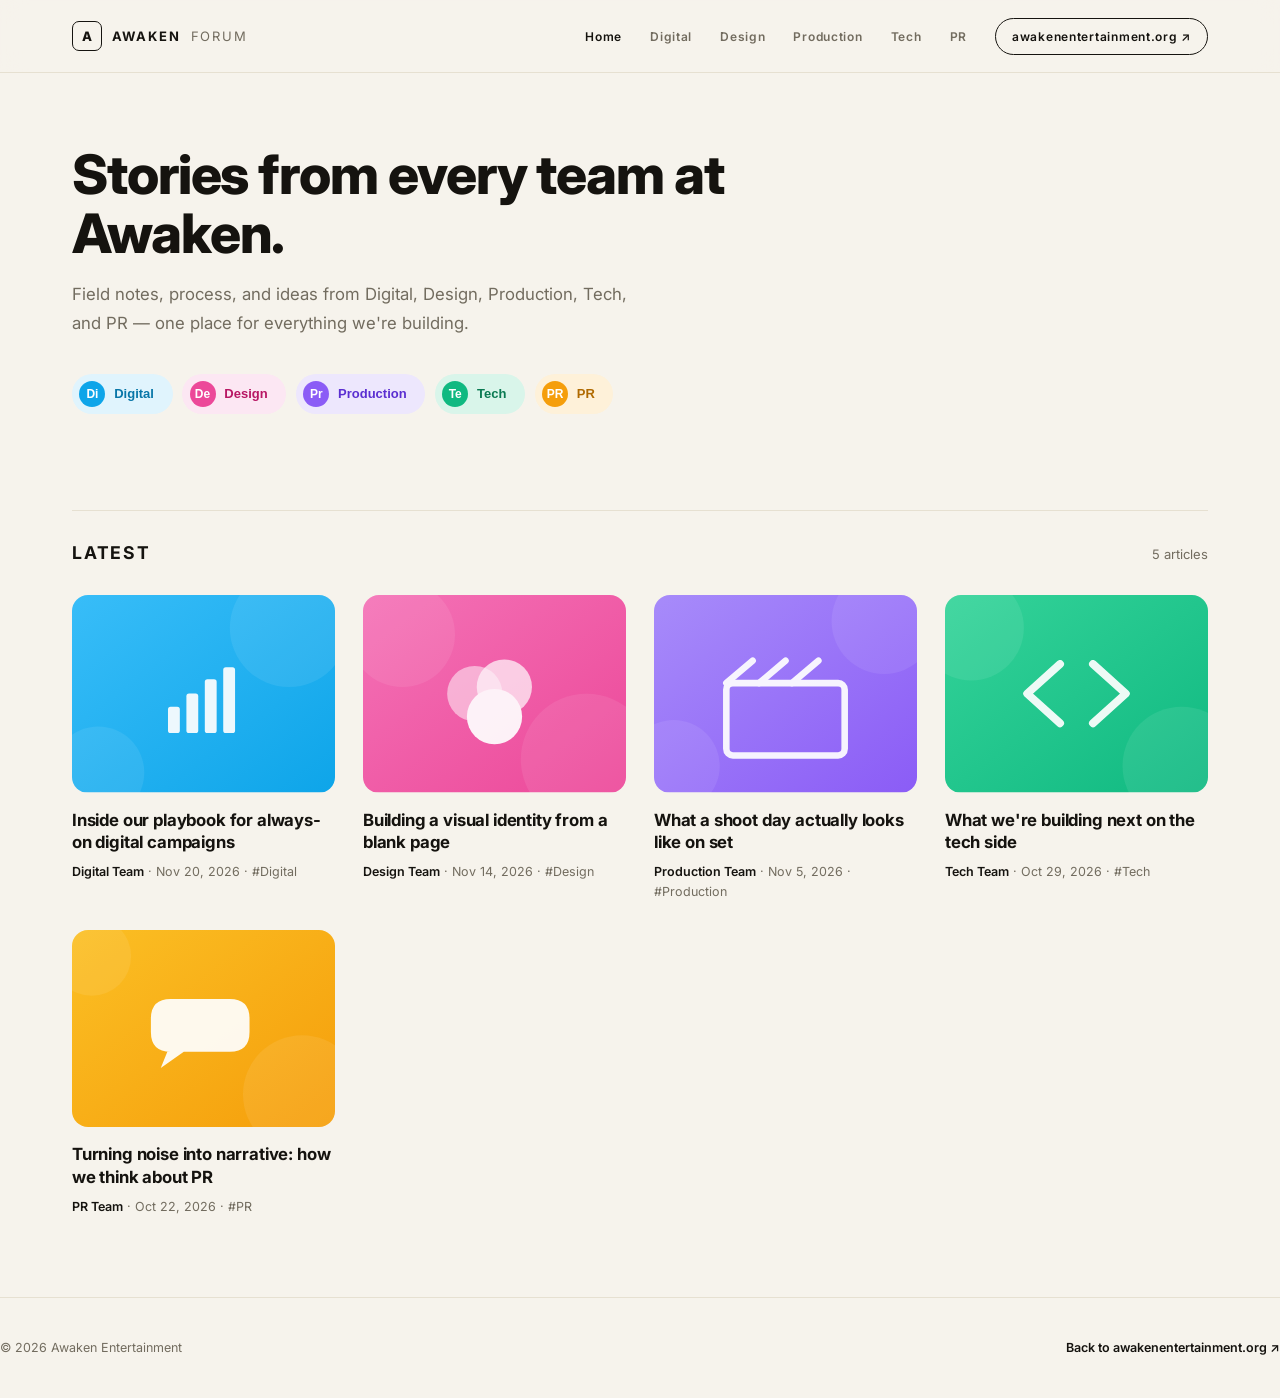
==== index.html @ 2b052cd8 "Scaffold Awaken Forum: static blog for Digital/Design/Production/Tech/PR Co-Authored-By: Claude Sonn" ====
<!DOCTYPE html>
<html lang="en">
<head>
<meta charset="UTF-8">
<meta name="viewport" content="width=device-width, initial-scale=1.0">
<meta name="color-scheme" content="light">
<title>Forum — Awaken Entertainment</title>
<meta name="description" content="Stories, process, and ideas from every team at Awaken — Digital, Design, Production, Tech, and PR.">
<link rel="icon" type="image/png" sizes="32x32" href="/favicon-32.png">
<link rel="icon" type="image/svg+xml" href="/favicon.svg">
<link rel="apple-touch-icon" href="/apple-touch-icon.png">
<link rel="preconnect" href="https://fonts.googleapis.com">
<link rel="preconnect" href="https://fonts.gstatic.com" crossorigin>
<link href="https://fonts.googleapis.com/css2?family=Inter:wght@300;400;500;600;700;800&display=swap" rel="stylesheet">
<link rel="stylesheet" href="/assets/css/style.css">
</head>
<body>

<header class="header">
  <div class="header-inner">
    <a class="logo" href="/">
      <span class="logo-mark">A</span>
      <span class="logo-text">Awaken <em>Forum</em></span>
    </a>
    <nav class="nav">
      <a href="/" class="active">Home</a>
      <a href="/#digital">Digital</a>
      <a href="/#design">Design</a>
      <a href="/#production">Production</a>
      <a href="/#tech">Tech</a>
      <a href="/#pr">PR</a>
      <a class="ext" href="https://awakenentertainment.org" target="_blank" rel="noopener">awakenentertainment.org ↗</a>
    </nav>
    <button class="menu-btn" aria-label="Toggle menu">☰</button>
  </div>
</header>

<main class="wrap">

  <section class="hero">
    <h1>Stories from every team at <b>Awaken</b>.</h1>
    <p>Field notes, process, and ideas from Digital, Design, Production, Tech, and PR — one place for everything we're building.</p>

    <div class="pills">
      <button class="pill pill-digital" data-category="digital"><span class="pill-dot">Di</span>Digital</button>
      <button class="pill pill-design" data-category="design"><span class="pill-dot">De</span>Design</button>
      <button class="pill pill-production" data-category="production"><span class="pill-dot">Pr</span>Production</button>
      <button class="pill pill-tech" data-category="tech"><span class="pill-dot">Te</span>Tech</button>
      <button class="pill pill-pr" data-category="pr"><span class="pill-dot">PR</span>PR</button>
    </div>
  </section>

  <section class="section" id="latest">
    <div class="section-head"><h2>Latest</h2><span>5 articles</span></div>
    <div class="grid">

      <article class="card" data-category="digital">
        <a href="/articles/digital-campaign-playbook/">
          <div class="card-thumb">
            <svg viewBox="0 0 400 300" xmlns="http://www.w3.org/2000/svg">
              <defs><linearGradient id="g1" x1="0" y1="0" x2="1" y2="1">
                <stop offset="0%" stop-color="#38bdf8"/><stop offset="100%" stop-color="#0ea5e9"/>
              </linearGradient></defs>
              <rect width="400" height="300" fill="url(#g1)"/>
              <circle cx="330" cy="50" r="90" fill="#fff" opacity="0.08"/>
              <circle cx="40" cy="270" r="70" fill="#fff" opacity="0.08"/>
              <g transform="translate(146,110)" fill="#fff" opacity="0.92">
                <rect x="0" y="60" width="18" height="40" rx="4"/>
                <rect x="28" y="40" width="18" height="60" rx="4"/>
                <rect x="56" y="18" width="18" height="82" rx="4"/>
                <rect x="84" y="0" width="18" height="100" rx="4"/>
              </g>
            </svg>
          </div>
          <h3>Inside our playbook for always-on digital campaigns</h3>
        </a>
        <p class="card-meta"><b>Digital Team</b> · Nov 20, 2026 · #Digital</p>
      </article>

      <article class="card" data-category="design">
        <a href="/articles/design-identity-from-zero/">
          <div class="card-thumb">
            <svg viewBox="0 0 400 300" xmlns="http://www.w3.org/2000/svg">
              <defs><linearGradient id="g2" x1="0" y1="0" x2="1" y2="1">
                <stop offset="0%" stop-color="#f472b6"/><stop offset="100%" stop-color="#ec4899"/>
              </linearGradient></defs>
              <rect width="400" height="300" fill="url(#g2)"/>
              <circle cx="60" cy="60" r="80" fill="#fff" opacity="0.08"/>
              <circle cx="340" cy="250" r="100" fill="#fff" opacity="0.08"/>
              <g opacity="0.92">
                <circle cx="170" cy="150" r="42" fill="#fff" opacity="0.55"/>
                <circle cx="215" cy="140" r="42" fill="#fff" opacity="0.75"/>
                <circle cx="200" cy="185" r="42" fill="#fff"/>
              </g>
            </svg>
          </div>
          <h3>Building a visual identity from a blank page</h3>
        </a>
        <p class="card-meta"><b>Design Team</b> · Nov 14, 2026 · #Design</p>
      </article>

      <article class="card" data-category="production">
        <a href="/articles/on-set-with-production/">
          <div class="card-thumb">
            <svg viewBox="0 0 400 300" xmlns="http://www.w3.org/2000/svg">
              <defs><linearGradient id="g3" x1="0" y1="0" x2="1" y2="1">
                <stop offset="0%" stop-color="#a78bfa"/><stop offset="100%" stop-color="#8b5cf6"/>
              </linearGradient></defs>
              <rect width="400" height="300" fill="url(#g3)"/>
              <circle cx="350" cy="40" r="80" fill="#fff" opacity="0.08"/>
              <circle cx="30" cy="260" r="70" fill="#fff" opacity="0.08"/>
              <g transform="translate(110,100)" fill="none" stroke="#fff" stroke-width="10" opacity="0.92">
                <rect x="0" y="34" width="180" height="110" rx="10"/>
                <path d="M0 34 L40 0 M50 34 L90 0 M100 34 L140 0" stroke-linecap="round"/>
              </g>
            </svg>
          </div>
          <h3>What a shoot day actually looks like on set</h3>
        </a>
        <p class="card-meta"><b>Production Team</b> · Nov 5, 2026 · #Production</p>
      </article>

      <article class="card" data-category="tech">
        <a href="/articles/what-tech-is-building-next/">
          <div class="card-thumb">
            <svg viewBox="0 0 400 300" xmlns="http://www.w3.org/2000/svg">
              <defs><linearGradient id="g4" x1="0" y1="0" x2="1" y2="1">
                <stop offset="0%" stop-color="#34d399"/><stop offset="100%" stop-color="#10b981"/>
              </linearGradient></defs>
              <rect width="400" height="300" fill="url(#g4)"/>
              <circle cx="40" cy="50" r="80" fill="#fff" opacity="0.08"/>
              <circle cx="360" cy="260" r="90" fill="#fff" opacity="0.08"/>
              <g transform="translate(120,105)" fill="none" stroke="#fff" stroke-width="12" stroke-linecap="round" stroke-linejoin="round" opacity="0.92">
                <path d="M55 0 L5 45 L55 90"/>
                <path d="M105 0 L155 45 L105 90"/>
              </g>
            </svg>
          </div>
          <h3>What we're building next on the tech side</h3>
        </a>
        <p class="card-meta"><b>Tech Team</b> · Oct 29, 2026 · #Tech</p>
      </article>

      <article class="card" data-category="pr">
        <a href="/articles/pr-turning-noise-into-narrative/">
          <div class="card-thumb">
            <svg viewBox="0 0 400 300" xmlns="http://www.w3.org/2000/svg">
              <defs><linearGradient id="g5" x1="0" y1="0" x2="1" y2="1">
                <stop offset="0%" stop-color="#fbbf24"/><stop offset="100%" stop-color="#f59e0b"/>
              </linearGradient></defs>
              <rect width="400" height="300" fill="url(#g5)"/>
              <circle cx="350" cy="250" r="90" fill="#fff" opacity="0.08"/>
              <circle cx="30" cy="40" r="60" fill="#fff" opacity="0.08"/>
              <g transform="translate(120,95)" fill="#fff" opacity="0.92">
                <path d="M0 40 Q0 10 30 10 H120 Q150 10 150 40 V60 Q150 90 120 90 H50 L15 115 L25 90 H30 Q0 90 0 60 Z"/>
              </g>
            </svg>
          </div>
          <h3>Turning noise into narrative: how we think about PR</h3>
        </a>
        <p class="card-meta"><b>PR Team</b> · Oct 22, 2026 · #PR</p>
      </article>

    </div>
  </section>

</main>

<footer class="footer">
  <div class="footer-inner">
    <span>© 2026 Awaken Entertainment</span>
    <a href="https://awakenentertainment.org" target="_blank" rel="noopener">Back to awakenentertainment.org ↗</a>
  </div>
</footer>

<script src="/assets/js/main.js"></script>
</body>
</html>
---- assets/css/style.css ----
*,*::before,*::after{box-sizing:border-box;margin:0;padding:0}
:root{
  color-scheme: light;
  --bg:#f6f3ec;--surface:#ffffff;--text:#15130f;--text-secondary:#726c5f;--border:#e6e0d1;
  --digital:#0ea5e9;--digital-tint:#e0f4fd;
  --design:#ec4899;--design-tint:#fce7f3;
  --tech:#10b981;--tech-tint:#d9f5ea;
  --production:#8b5cf6;--production-tint:#ede7fd;
  --pr:#f59e0b;--pr-tint:#fef1d9;
  --radius-sm:8px;--radius:16px;--radius-lg:24px;--radius-pill:999px;
}
html{font-family:'Inter',system-ui,-apple-system,sans-serif;-webkit-font-smoothing:antialiased;scroll-behavior:smooth}
body{background:var(--bg);color:var(--text);line-height:1.6}
img,svg{max-width:100%;display:block}
a{text-decoration:none;color:inherit}
ul{list-style:none}
.wrap{max-width:1200px;margin:0 auto;padding:0 2rem}

/* Header */
.header{position:sticky;top:0;z-index:100;background:rgba(246,243,236,0.86);backdrop-filter:blur(12px);border-bottom:1px solid var(--border)}
.header-inner{max-width:1200px;margin:0 auto;padding:1.1rem 2rem;display:flex;align-items:center;justify-content:space-between}
.logo{display:flex;align-items:center;gap:.6rem}
.logo-mark{width:30px;height:30px;border:1.5px solid var(--text);border-radius:7px;display:flex;align-items:center;justify-content:center;font-size:13px;font-weight:800}
.logo-text{font-size:13px;font-weight:700;letter-spacing:.14em;text-transform:uppercase}
.logo-text em{font-style:normal;font-weight:400;color:var(--text-secondary);margin-left:.4em}
.nav{display:flex;align-items:center;gap:1.75rem}
.nav a{font-size:12px;font-weight:600;letter-spacing:.06em;color:var(--text-secondary);transition:color .15s}
.nav a:hover,.nav a.active{color:var(--text)}
.nav .ext{display:inline-flex;align-items:center;gap:.3rem;padding:.5rem 1rem;border:1px solid var(--text);border-radius:var(--radius-pill);color:var(--text)}
.menu-btn{display:none;background:none;border:none;font-size:20px;cursor:pointer;color:var(--text);line-height:1}

/* Hero */
.hero{padding:4.5rem 0 3rem}
.hero h1{font-size:clamp(2.1rem,5vw,3.4rem);font-weight:800;letter-spacing:-.02em;line-height:1.08;max-width:820px}
.hero h1 b{font-weight:800}
.hero p{margin-top:1.1rem;font-size:1.05rem;color:var(--text-secondary);max-width:560px;line-height:1.7}

/* Category pills */
.pills{display:flex;flex-wrap:wrap;gap:.6rem;margin-top:2.25rem}
.pill{display:inline-flex;align-items:center;gap:.55rem;padding:.4rem 1.1rem .4rem .4rem;border-radius:var(--radius-pill);font-size:13px;font-weight:700;cursor:pointer;border:1px solid transparent;transition:transform .15s}
.pill:hover{transform:translateY(-1px)}
.pill-dot{width:26px;height:26px;border-radius:50%;display:flex;align-items:center;justify-content:center;color:#fff;font-size:12px;font-weight:800;flex-shrink:0}
.pill.is-active{border-color:currentColor}
.pill-digital{background:var(--digital-tint);color:#0876a8}.pill-digital .pill-dot{background:var(--digital)}
.pill-design{background:var(--design-tint);color:#b81764}.pill-design .pill-dot{background:var(--design)}
.pill-tech{background:var(--tech-tint);color:#0a7a52}.pill-tech .pill-dot{background:var(--tech)}
.pill-production{background:var(--production-tint);color:#5b2fd1}.pill-production .pill-dot{background:var(--production)}
.pill-pr{background:var(--pr-tint);color:#b06a00}.pill-pr .pill-dot{background:var(--pr)}

/* Section */
.section{padding:3rem 0}
.section-head{display:flex;align-items:baseline;justify-content:space-between;margin-bottom:1.75rem;border-top:1px solid var(--border);padding-top:1.75rem}
.section-head h2{font-size:1.1rem;font-weight:700;text-transform:uppercase;letter-spacing:.1em}
.section-head span{font-size:13px;color:var(--text-secondary)}

/* Article cards */
.grid{display:grid;grid-template-columns:repeat(auto-fill,minmax(260px,1fr));gap:1.75rem}
.card{display:flex;flex-direction:column}
.card-thumb{position:relative;aspect-ratio:4/3;border-radius:var(--radius);overflow:hidden;margin-bottom:1rem}
.card-thumb svg{position:absolute;inset:0;width:100%;height:100%}
.card h3{font-size:1.05rem;font-weight:700;line-height:1.35;letter-spacing:-.01em}
.card:hover h3{text-decoration:underline}
.card-meta{margin-top:.5rem;font-size:12.5px;color:var(--text-secondary)}
.card-meta b{color:var(--text);font-weight:600}

/* Load more */
.more-wrap{display:flex;justify-content:center;margin-top:2.5rem}
.btn-pill{padding:.85rem 1.75rem;border-radius:var(--radius-pill);background:var(--text);color:var(--bg);font-weight:700;font-size:13.5px;border:none;cursor:pointer}

/* Footer */
.footer{border-top:1px solid var(--border);padding:2.5rem 0;margin-top:2rem}
.footer-inner{display:flex;flex-wrap:wrap;gap:1rem;align-items:center;justify-content:space-between;font-size:12.5px;color:var(--text-secondary)}
.footer a{color:var(--text);font-weight:600}

/* ---- Article page ---- */
.back{display:inline-flex;align-items:center;gap:.4rem;font-size:13px;font-weight:600;color:var(--text-secondary);margin:1.75rem 0 1.25rem}
.back:hover{color:var(--text)}
.article-head h1{font-size:clamp(2rem,4.5vw,3rem);font-weight:800;letter-spacing:-.02em;line-height:1.08;max-width:820px}
.byline{display:flex;flex-wrap:wrap;align-items:center;gap:.6rem;margin-top:1.25rem;font-size:13px;color:var(--text-secondary)}
.byline b{color:var(--text);font-weight:700}
.dot-sep::before{content:"\00b7";margin-right:.6rem;color:var(--border)}
.lede{font-size:1.15rem;line-height:1.7;color:var(--text);max-width:720px;margin:1.5rem 0 2rem}
.tag-row{display:flex;flex-wrap:wrap;gap:.5rem;margin-bottom:2.5rem}
.tag{font-size:12.5px;font-weight:700;padding:.4rem .9rem;border-radius:var(--radius-pill)}

.banner{border-radius:var(--radius-lg);position:relative;aspect-ratio:21/9;overflow:hidden;margin-bottom:2.5rem}
.banner svg{position:absolute;inset:0;width:100%;height:100%}

.prose{max-width:720px;font-size:1.05rem;line-height:1.85}
.prose p{margin-bottom:1.4rem}
.prose h2{font-size:1.4rem;font-weight:700;letter-spacing:-.01em;margin:2.25rem 0 1rem}
.prose blockquote{border-left:3px solid var(--text);padding-left:1.25rem;font-size:1.2rem;font-weight:600;line-height:1.5;margin:2rem 0;max-width:620px}

.more-from{margin-top:3rem;padding-top:2rem;border-top:1px solid var(--border)}

@media (max-width:760px){
  .nav{position:fixed;inset:64px 1rem auto 1rem;background:var(--surface);border:1px solid var(--border);border-radius:var(--radius);padding:1rem;flex-direction:column;align-items:flex-start;gap:1rem;box-shadow:0 20px 40px rgba(0,0,0,.08);display:none}
  .nav.open{display:flex}
  .menu-btn{display:block}
  .wrap{padding:0 1.25rem}
}
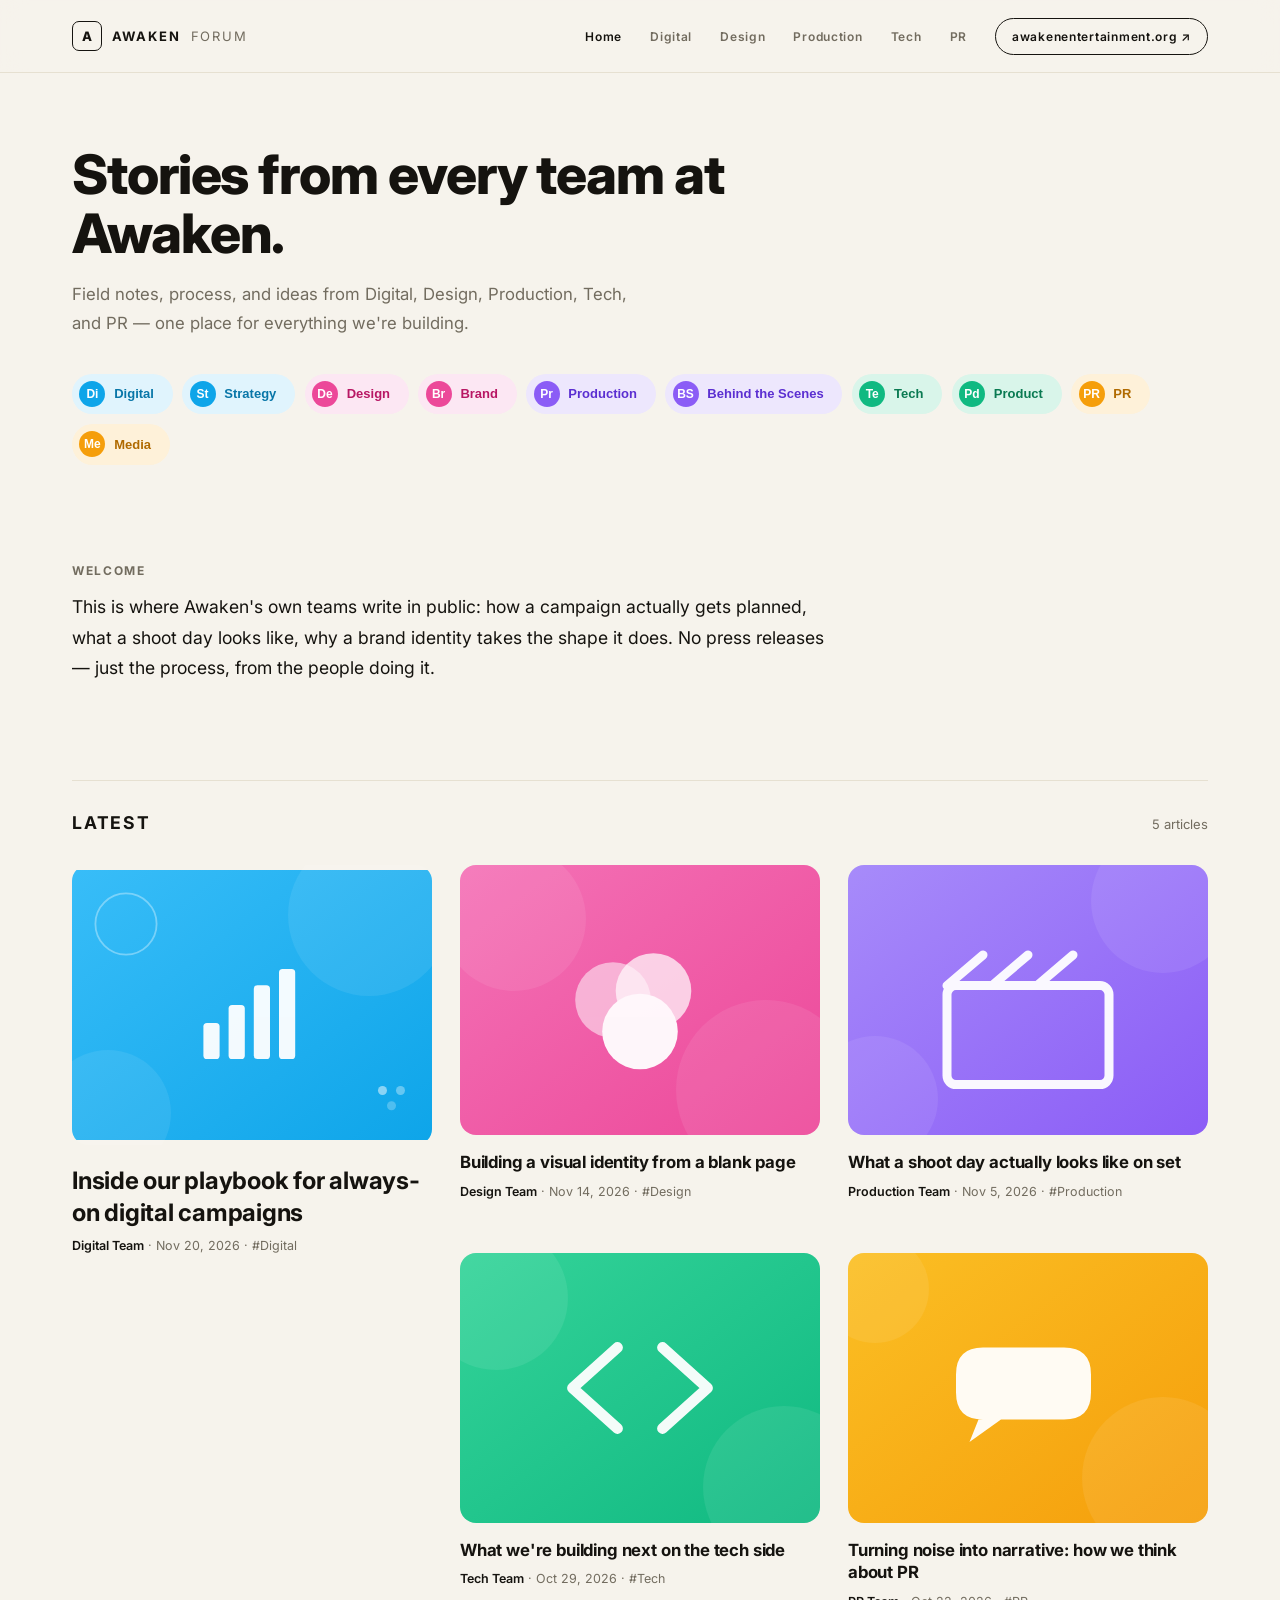
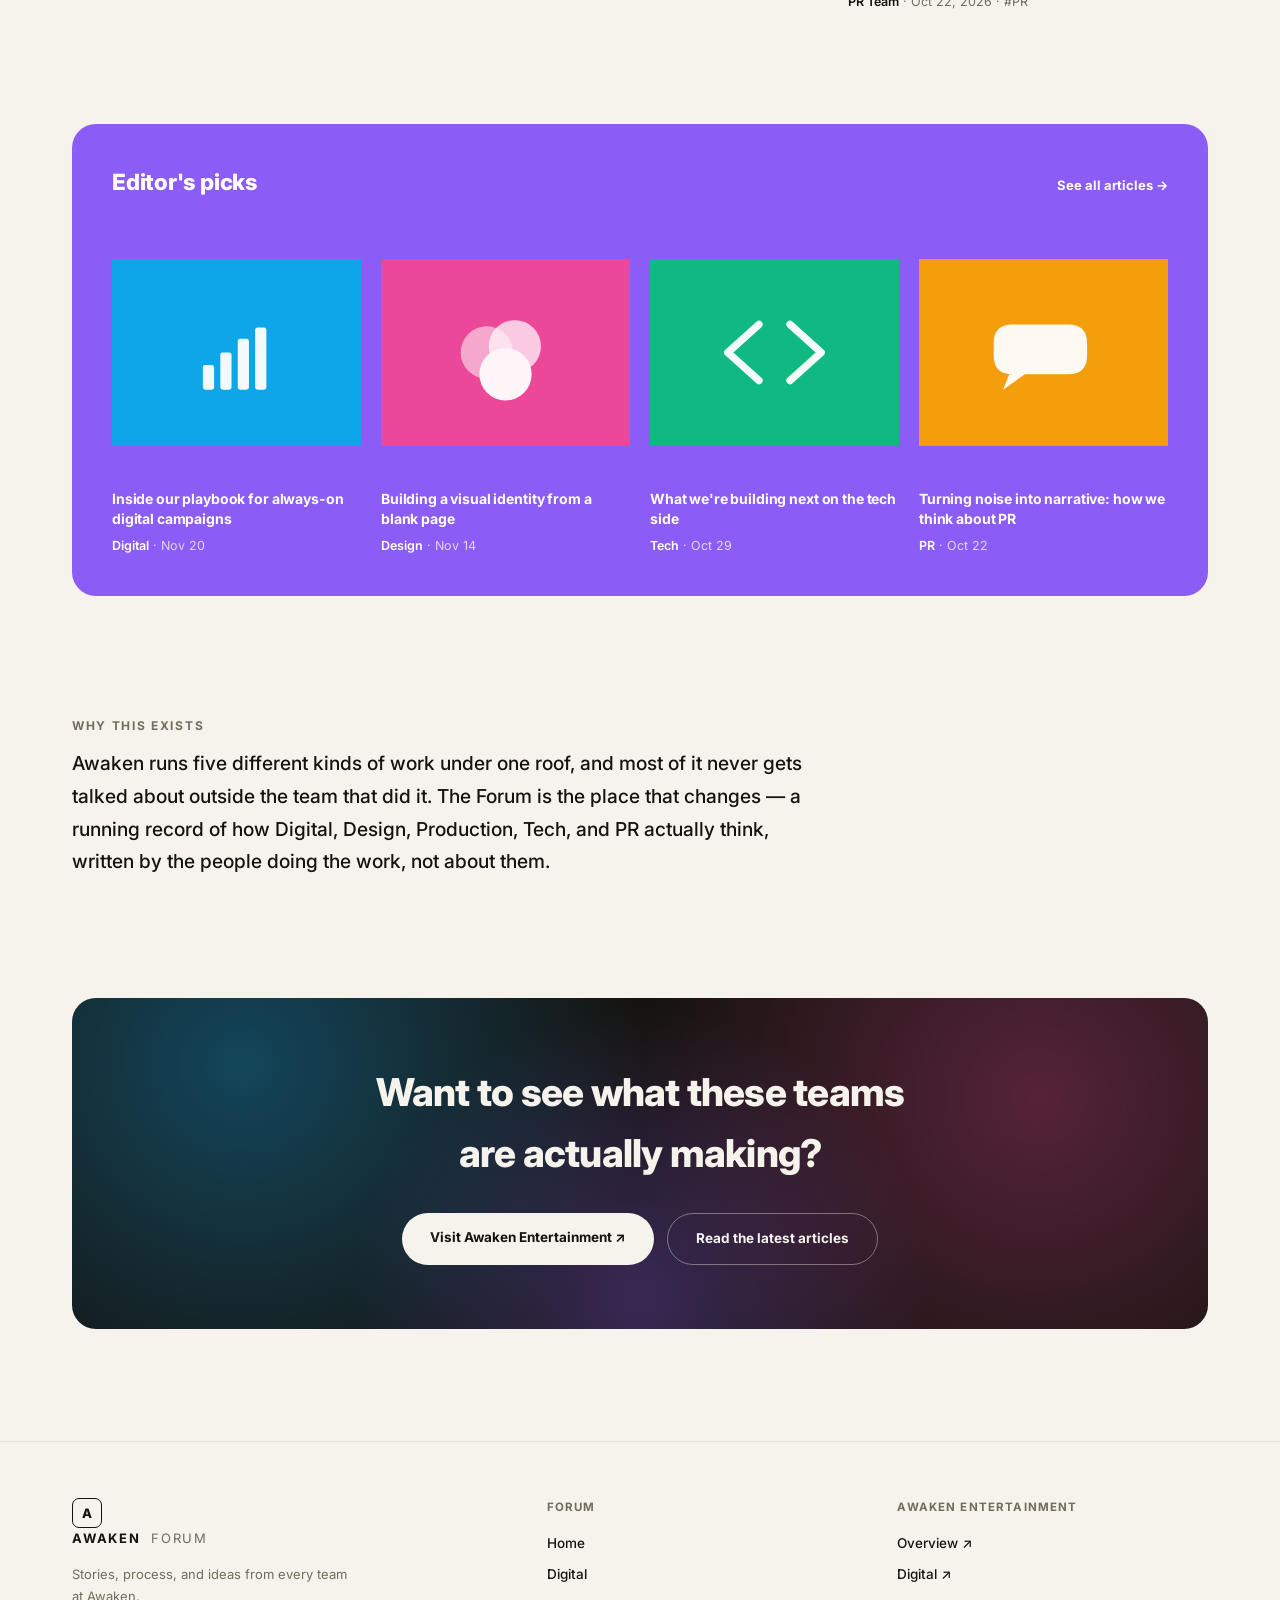
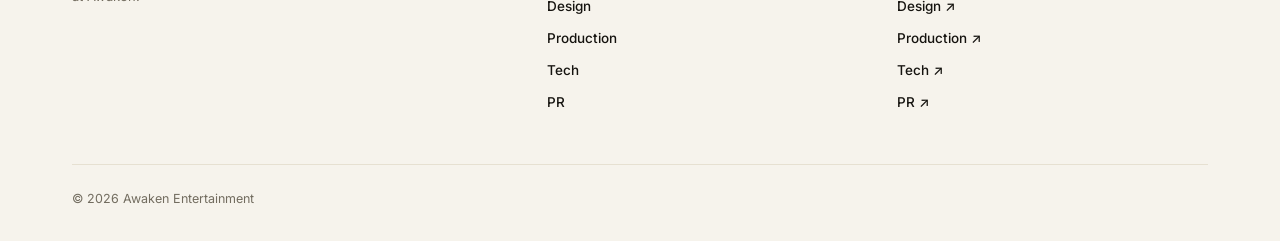
==== commit 68e05257: "Redesign homepage: bento grid, richer tag pills, color-block sections Co-Authored-By: Claude Sonnet " ====
--- a/index.html
+++ b/index.html
@@ -24,11 +24,11 @@
     </a>
     <nav class="nav">
       <a href="/" class="active">Home</a>
-      <a href="/#digital">Digital</a>
-      <a href="/#design">Design</a>
-      <a href="/#production">Production</a>
-      <a href="/#tech">Tech</a>
-      <a href="/#pr">PR</a>
+      <a href="/#latest" class="nav-tag" data-tag="digital">Digital</a>
+      <a href="/#latest" class="nav-tag" data-tag="design">Design</a>
+      <a href="/#latest" class="nav-tag" data-tag="production">Production</a>
+      <a href="/#latest" class="nav-tag" data-tag="tech">Tech</a>
+      <a href="/#latest" class="nav-tag" data-tag="pr">PR</a>
       <a class="ext" href="https://awakenentertainment.org" target="_blank" rel="noopener">awakenentertainment.org ↗</a>
     </nav>
     <button class="menu-btn" aria-label="Toggle menu">☰</button>
@@ -42,19 +42,29 @@
     <p>Field notes, process, and ideas from Digital, Design, Production, Tech, and PR — one place for everything we're building.</p>
 
     <div class="pills">
-      <button class="pill pill-digital" data-category="digital"><span class="pill-dot">Di</span>Digital</button>
-      <button class="pill pill-design" data-category="design"><span class="pill-dot">De</span>Design</button>
-      <button class="pill pill-production" data-category="production"><span class="pill-dot">Pr</span>Production</button>
-      <button class="pill pill-tech" data-category="tech"><span class="pill-dot">Te</span>Tech</button>
-      <button class="pill pill-pr" data-category="pr"><span class="pill-dot">PR</span>PR</button>
-    </div>
+      <button class="pill pill-digital" data-tag="digital"><span class="pill-dot">Di</span>Digital</button>
+      <button class="pill pill-digital" data-tag="strategy"><span class="pill-dot">St</span>Strategy</button>
+      <button class="pill pill-design" data-tag="design"><span class="pill-dot">De</span>Design</button>
+      <button class="pill pill-design" data-tag="brand"><span class="pill-dot">Br</span>Brand</button>
+      <button class="pill pill-production" data-tag="production"><span class="pill-dot">Pr</span>Production</button>
+      <button class="pill pill-production" data-tag="behindthescenes"><span class="pill-dot">BS</span>Behind the Scenes</button>
+      <button class="pill pill-tech" data-tag="tech"><span class="pill-dot">Te</span>Tech</button>
+      <button class="pill pill-tech" data-tag="product"><span class="pill-dot">Pd</span>Product</button>
+      <button class="pill pill-pr" data-tag="pr"><span class="pill-dot">PR</span>PR</button>
+      <button class="pill pill-pr" data-tag="media"><span class="pill-dot">Me</span>Media</button>
+    </div>
+  </section>
+
+  <section class="section intro">
+    <div class="eyebrow">Welcome</div>
+    <p>This is where Awaken's own teams write in public: how a campaign actually gets planned, what a shoot day looks like, why a brand identity takes the shape it does. No press releases — just the process, from the people doing it.</p>
   </section>
 
   <section class="section" id="latest">
     <div class="section-head"><h2>Latest</h2><span>5 articles</span></div>
-    <div class="grid">
-
-      <article class="card" data-category="digital">
+    <div class="bento">
+
+      <article class="card featured" data-tags="digital strategy">
         <a href="/articles/digital-campaign-playbook/">
           <div class="card-thumb">
             <svg viewBox="0 0 400 300" xmlns="http://www.w3.org/2000/svg">
@@ -64,7 +74,11 @@
               <rect width="400" height="300" fill="url(#g1)"/>
               <circle cx="330" cy="50" r="90" fill="#fff" opacity="0.08"/>
               <circle cx="40" cy="270" r="70" fill="#fff" opacity="0.08"/>
-              <g transform="translate(146,110)" fill="#fff" opacity="0.92">
+              <circle cx="60" cy="60" r="34" fill="none" stroke="#fff" stroke-width="2" opacity="0.35"/>
+              <circle cx="345" cy="245" r="5" fill="#fff" opacity="0.5"/>
+              <circle cx="365" cy="245" r="5" fill="#fff" opacity="0.35"/>
+              <circle cx="355" cy="262" r="5" fill="#fff" opacity="0.25"/>
+              <g transform="translate(146,110)" fill="#fff" opacity="0.95">
                 <rect x="0" y="60" width="18" height="40" rx="4"/>
                 <rect x="28" y="40" width="18" height="60" rx="4"/>
                 <rect x="56" y="18" width="18" height="82" rx="4"/>
@@ -77,7 +91,7 @@
         <p class="card-meta"><b>Digital Team</b> · Nov 20, 2026 · #Digital</p>
       </article>
 
-      <article class="card" data-category="design">
+      <article class="card" data-tags="design brand">
         <a href="/articles/design-identity-from-zero/">
           <div class="card-thumb">
             <svg viewBox="0 0 400 300" xmlns="http://www.w3.org/2000/svg">
@@ -87,7 +101,7 @@
               <rect width="400" height="300" fill="url(#g2)"/>
               <circle cx="60" cy="60" r="80" fill="#fff" opacity="0.08"/>
               <circle cx="340" cy="250" r="100" fill="#fff" opacity="0.08"/>
-              <g opacity="0.92">
+              <g opacity="0.95">
                 <circle cx="170" cy="150" r="42" fill="#fff" opacity="0.55"/>
                 <circle cx="215" cy="140" r="42" fill="#fff" opacity="0.75"/>
                 <circle cx="200" cy="185" r="42" fill="#fff"/>
@@ -99,7 +113,7 @@
         <p class="card-meta"><b>Design Team</b> · Nov 14, 2026 · #Design</p>
       </article>
 
-      <article class="card" data-category="production">
+      <article class="card" data-tags="production behindthescenes">
         <a href="/articles/on-set-with-production/">
           <div class="card-thumb">
             <svg viewBox="0 0 400 300" xmlns="http://www.w3.org/2000/svg">
@@ -109,7 +123,7 @@
               <rect width="400" height="300" fill="url(#g3)"/>
               <circle cx="350" cy="40" r="80" fill="#fff" opacity="0.08"/>
               <circle cx="30" cy="260" r="70" fill="#fff" opacity="0.08"/>
-              <g transform="translate(110,100)" fill="none" stroke="#fff" stroke-width="10" opacity="0.92">
+              <g transform="translate(110,100)" fill="none" stroke="#fff" stroke-width="10" opacity="0.95">
                 <rect x="0" y="34" width="180" height="110" rx="10"/>
                 <path d="M0 34 L40 0 M50 34 L90 0 M100 34 L140 0" stroke-linecap="round"/>
               </g>
@@ -120,7 +134,7 @@
         <p class="card-meta"><b>Production Team</b> · Nov 5, 2026 · #Production</p>
       </article>
 
-      <article class="card" data-category="tech">
+      <article class="card" data-tags="tech product">
         <a href="/articles/what-tech-is-building-next/">
           <div class="card-thumb">
             <svg viewBox="0 0 400 300" xmlns="http://www.w3.org/2000/svg">
@@ -130,7 +144,7 @@
               <rect width="400" height="300" fill="url(#g4)"/>
               <circle cx="40" cy="50" r="80" fill="#fff" opacity="0.08"/>
               <circle cx="360" cy="260" r="90" fill="#fff" opacity="0.08"/>
-              <g transform="translate(120,105)" fill="none" stroke="#fff" stroke-width="12" stroke-linecap="round" stroke-linejoin="round" opacity="0.92">
+              <g transform="translate(120,105)" fill="none" stroke="#fff" stroke-width="12" stroke-linecap="round" stroke-linejoin="round" opacity="0.95">
                 <path d="M55 0 L5 45 L55 90"/>
                 <path d="M105 0 L155 45 L105 90"/>
               </g>
@@ -141,7 +155,7 @@
         <p class="card-meta"><b>Tech Team</b> · Oct 29, 2026 · #Tech</p>
       </article>
 
-      <article class="card" data-category="pr">
+      <article class="card" data-tags="pr media">
         <a href="/articles/pr-turning-noise-into-narrative/">
           <div class="card-thumb">
             <svg viewBox="0 0 400 300" xmlns="http://www.w3.org/2000/svg">
@@ -151,7 +165,7 @@
               <rect width="400" height="300" fill="url(#g5)"/>
               <circle cx="350" cy="250" r="90" fill="#fff" opacity="0.08"/>
               <circle cx="30" cy="40" r="60" fill="#fff" opacity="0.08"/>
-              <g transform="translate(120,95)" fill="#fff" opacity="0.92">
+              <g transform="translate(120,95)" fill="#fff" opacity="0.95">
                 <path d="M0 40 Q0 10 30 10 H120 Q150 10 150 40 V60 Q150 90 120 90 H50 L15 115 L25 90 H30 Q0 90 0 60 Z"/>
               </g>
             </svg>
@@ -164,12 +178,94 @@
     </div>
   </section>
 
+  <section class="section">
+    <div class="spotlight">
+      <div class="spotlight-head">
+        <h2>Editor's picks</h2>
+        <a href="#latest">See all articles →</a>
+      </div>
+      <div class="spotlight-grid">
+        <article class="card mini-card" data-tags="digital strategy">
+          <a href="/articles/digital-campaign-playbook/">
+            <div class="card-thumb"><svg viewBox="0 0 400 300" xmlns="http://www.w3.org/2000/svg"><rect width="400" height="300" fill="#0ea5e9"/><g transform="translate(146,110)" fill="#fff" opacity="0.95"><rect x="0" y="60" width="18" height="40" rx="4"/><rect x="28" y="40" width="18" height="60" rx="4"/><rect x="56" y="18" width="18" height="82" rx="4"/><rect x="84" y="0" width="18" height="100" rx="4"/></g></svg></div>
+            <h3>Inside our playbook for always-on digital campaigns</h3>
+          </a>
+          <p class="card-meta"><b>Digital</b> · Nov 20</p>
+        </article>
+        <article class="card mini-card" data-tags="design brand">
+          <a href="/articles/design-identity-from-zero/">
+            <div class="card-thumb"><svg viewBox="0 0 400 300" xmlns="http://www.w3.org/2000/svg"><rect width="400" height="300" fill="#ec4899"/><g opacity="0.95"><circle cx="170" cy="150" r="42" fill="#fff" opacity="0.55"/><circle cx="215" cy="140" r="42" fill="#fff" opacity="0.75"/><circle cx="200" cy="185" r="42" fill="#fff"/></g></svg></div>
+            <h3>Building a visual identity from a blank page</h3>
+          </a>
+          <p class="card-meta"><b>Design</b> · Nov 14</p>
+        </article>
+        <article class="card mini-card" data-tags="tech product">
+          <a href="/articles/what-tech-is-building-next/">
+            <div class="card-thumb"><svg viewBox="0 0 400 300" xmlns="http://www.w3.org/2000/svg"><rect width="400" height="300" fill="#10b981"/><g transform="translate(120,105)" fill="none" stroke="#fff" stroke-width="12" stroke-linecap="round" stroke-linejoin="round" opacity="0.95"><path d="M55 0 L5 45 L55 90"/><path d="M105 0 L155 45 L105 90"/></g></svg></div>
+            <h3>What we're building next on the tech side</h3>
+          </a>
+          <p class="card-meta"><b>Tech</b> · Oct 29</p>
+        </article>
+        <article class="card mini-card" data-tags="pr media">
+          <a href="/articles/pr-turning-noise-into-narrative/">
+            <div class="card-thumb"><svg viewBox="0 0 400 300" xmlns="http://www.w3.org/2000/svg"><rect width="400" height="300" fill="#f59e0b"/><g transform="translate(120,95)" fill="#fff" opacity="0.95"><path d="M0 40 Q0 10 30 10 H120 Q150 10 150 40 V60 Q150 90 120 90 H50 L15 115 L25 90 H30 Q0 90 0 60 Z"/></g></svg></div>
+            <h3>Turning noise into narrative: how we think about PR</h3>
+          </a>
+          <p class="card-meta"><b>PR</b> · Oct 22</p>
+        </article>
+      </div>
+    </div>
+  </section>
+
+  <section class="manifesto">
+    <div class="eyebrow">Why this exists</div>
+    <p>Awaken runs five different kinds of work under one roof, and most of it never gets talked about outside the team that did it. The Forum is the place that changes — a running record of how Digital, Design, Production, Tech, and PR actually think, written by the people doing the work, not about them.</p>
+  </section>
+
+  <section class="section">
+    <div class="cta">
+      <div class="cta-inner">
+        <h2>Want to see what these teams are actually making?</h2>
+        <div class="cta-actions">
+          <a class="btn-solid" href="https://awakenentertainment.org" target="_blank" rel="noopener">Visit Awaken Entertainment ↗</a>
+          <a class="btn-outline" href="#latest">Read the latest articles</a>
+        </div>
+      </div>
+    </div>
+  </section>
+
 </main>
 
 <footer class="footer">
-  <div class="footer-inner">
-    <span>© 2026 Awaken Entertainment</span>
-    <a href="https://awakenentertainment.org" target="_blank" rel="noopener">Back to awakenentertainment.org ↗</a>
+  <div class="wrap">
+    <div class="footer-grid">
+      <div class="footer-col">
+        <a class="logo" href="/">
+          <span class="logo-mark">A</span>
+          <span class="logo-text">Awaken <em>Forum</em></span>
+        </a>
+        <p class="footer-about">Stories, process, and ideas from every team at Awaken.</p>
+      </div>
+      <div class="footer-col">
+        <h4>Forum</h4>
+        <a href="/">Home</a>
+        <a href="/#latest" class="nav-tag" data-tag="digital">Digital</a>
+        <a href="/#latest" class="nav-tag" data-tag="design">Design</a>
+        <a href="/#latest" class="nav-tag" data-tag="production">Production</a>
+        <a href="/#latest" class="nav-tag" data-tag="tech">Tech</a>
+        <a href="/#latest" class="nav-tag" data-tag="pr">PR</a>
+      </div>
+      <div class="footer-col">
+        <h4>Awaken Entertainment</h4>
+        <a href="https://awakenentertainment.org" target="_blank" rel="noopener">Overview ↗</a>
+        <a href="https://awakenentertainment.org/digital/" target="_blank" rel="noopener">Digital ↗</a>
+        <a href="https://awakenentertainment.org/design/" target="_blank" rel="noopener">Design ↗</a>
+        <a href="https://awakenentertainment.org/production/" target="_blank" rel="noopener">Production ↗</a>
+        <a href="https://awakenentertainment.org/tech/" target="_blank" rel="noopener">Tech ↗</a>
+        <a href="https://awakenentertainment.org/pr/" target="_blank" rel="noopener">PR ↗</a>
+      </div>
+    </div>
+    <div class="footer-bottom">© 2026 Awaken Entertainment</div>
   </div>
 </footer>
 
--- a/assets/css/style.css
+++ b/assets/css/style.css
@@ -93,9 +93,65 @@
 
 .more-from{margin-top:3rem;padding-top:2rem;border-top:1px solid var(--border)}
 
+/* Welcome / intro */
+.eyebrow{font-size:12px;font-weight:700;text-transform:uppercase;letter-spacing:.14em;color:var(--text-secondary);margin-bottom:.75rem}
+.intro p{font-size:1.1rem;line-height:1.75;max-width:760px}
+
+/* Bento grid (homepage "Latest") */
+.bento{display:grid;grid-template-columns:repeat(3,1fr);grid-auto-rows:1fr;gap:1.75rem}
+.bento .card.featured{grid-column:1 / 2;grid-row:1 / 3}
+.bento .card.featured .card-thumb{flex:1;aspect-ratio:auto;min-height:280px;margin-bottom:1.25rem}
+.bento .card.featured h3{font-size:1.5rem;line-height:1.3}
+.bento .card{min-width:0}
+
+/* Spotlight (colored highlight block) */
+.spotlight{background:var(--production);border-radius:var(--radius-lg);padding:2.5rem;margin:1rem 0;color:#fff}
+.spotlight-head{display:flex;align-items:baseline;justify-content:space-between;margin-bottom:1.75rem}
+.spotlight-head h2{font-size:1.4rem;font-weight:800;letter-spacing:-.01em}
+.spotlight-head a{font-size:13px;font-weight:700;white-space:nowrap}
+.spotlight-grid{display:grid;grid-template-columns:repeat(auto-fit,minmax(170px,1fr));gap:1.25rem}
+.mini-card .card-thumb{aspect-ratio:1/1;margin-bottom:.75rem}
+.mini-card h3{font-size:14px;font-weight:700;line-height:1.4}
+.mini-card .card-meta{color:rgba(255,255,255,.75)}
+.mini-card .card-meta b{color:#fff}
+
+/* Manifesto */
+.manifesto{padding:3.5rem 0;max-width:760px}
+.manifesto p{font-size:1.2rem;line-height:1.7;font-weight:500;color:var(--text)}
+
+/* Dark CTA banner */
+.cta{position:relative;background:var(--text);color:var(--bg);border-radius:var(--radius-lg);padding:4rem 2.5rem;overflow:hidden;margin:1rem 0 3rem;text-align:center}
+.cta::before{content:"";position:absolute;inset:0;background:
+    radial-gradient(circle at 15% 20%, rgba(14,165,233,.35), transparent 40%),
+    radial-gradient(circle at 85% 30%, rgba(236,72,153,.3), transparent 40%),
+    radial-gradient(circle at 50% 90%, rgba(139,92,246,.3), transparent 45%)}
+.cta-inner{position:relative}
+.cta h2{font-size:clamp(1.6rem,4vw,2.4rem);font-weight:800;letter-spacing:-.02em;max-width:560px;margin:0 auto 1.25rem}
+.cta-actions{display:flex;flex-wrap:wrap;gap:.85rem;justify-content:center;margin-top:1.75rem}
+.btn-solid{background:var(--bg);color:var(--text);padding:.9rem 1.75rem;border-radius:var(--radius-pill);font-weight:700;font-size:13.5px}
+.btn-outline{border:1px solid rgba(246,243,236,.4);color:var(--bg);padding:.9rem 1.75rem;border-radius:var(--radius-pill);font-weight:700;font-size:13.5px}
+
+/* Rich footer */
+.footer{border-top:1px solid var(--border);padding:3.5rem 0 2rem;margin-top:1rem}
+.footer-grid{display:grid;grid-template-columns:1.4fr 1fr 1fr;gap:2.5rem}
+.footer-about{font-size:13px;color:var(--text-secondary);margin-top:.9rem;max-width:280px;line-height:1.65}
+.footer-col h4{font-size:11.5px;font-weight:700;text-transform:uppercase;letter-spacing:.1em;margin-bottom:1rem;color:var(--text-secondary)}
+.footer-col a{display:block;font-size:13.5px;color:var(--text);margin-bottom:.65rem;font-weight:500}
+.footer-col a:hover{text-decoration:underline}
+.footer-bottom{margin-top:2.5rem;padding-top:1.5rem;border-top:1px solid var(--border);font-size:12.5px;color:var(--text-secondary)}
+
+@media (max-width:900px){
+  .bento{grid-template-columns:1fr 1fr}
+  .bento .card.featured{grid-column:1 / 3;grid-row:auto}
+  .bento .card.featured .card-thumb{aspect-ratio:16/9;min-height:0}
+}
 @media (max-width:760px){
   .nav{position:fixed;inset:64px 1rem auto 1rem;background:var(--surface);border:1px solid var(--border);border-radius:var(--radius);padding:1rem;flex-direction:column;align-items:flex-start;gap:1rem;box-shadow:0 20px 40px rgba(0,0,0,.08);display:none}
   .nav.open{display:flex}
   .menu-btn{display:block}
   .wrap{padding:0 1.25rem}
+  .bento{grid-template-columns:1fr}
+  .bento .card.featured{grid-column:auto;grid-row:auto}
+  .footer-grid{grid-template-columns:1fr;gap:2rem}
+  .cta{padding:3rem 1.5rem}
 }
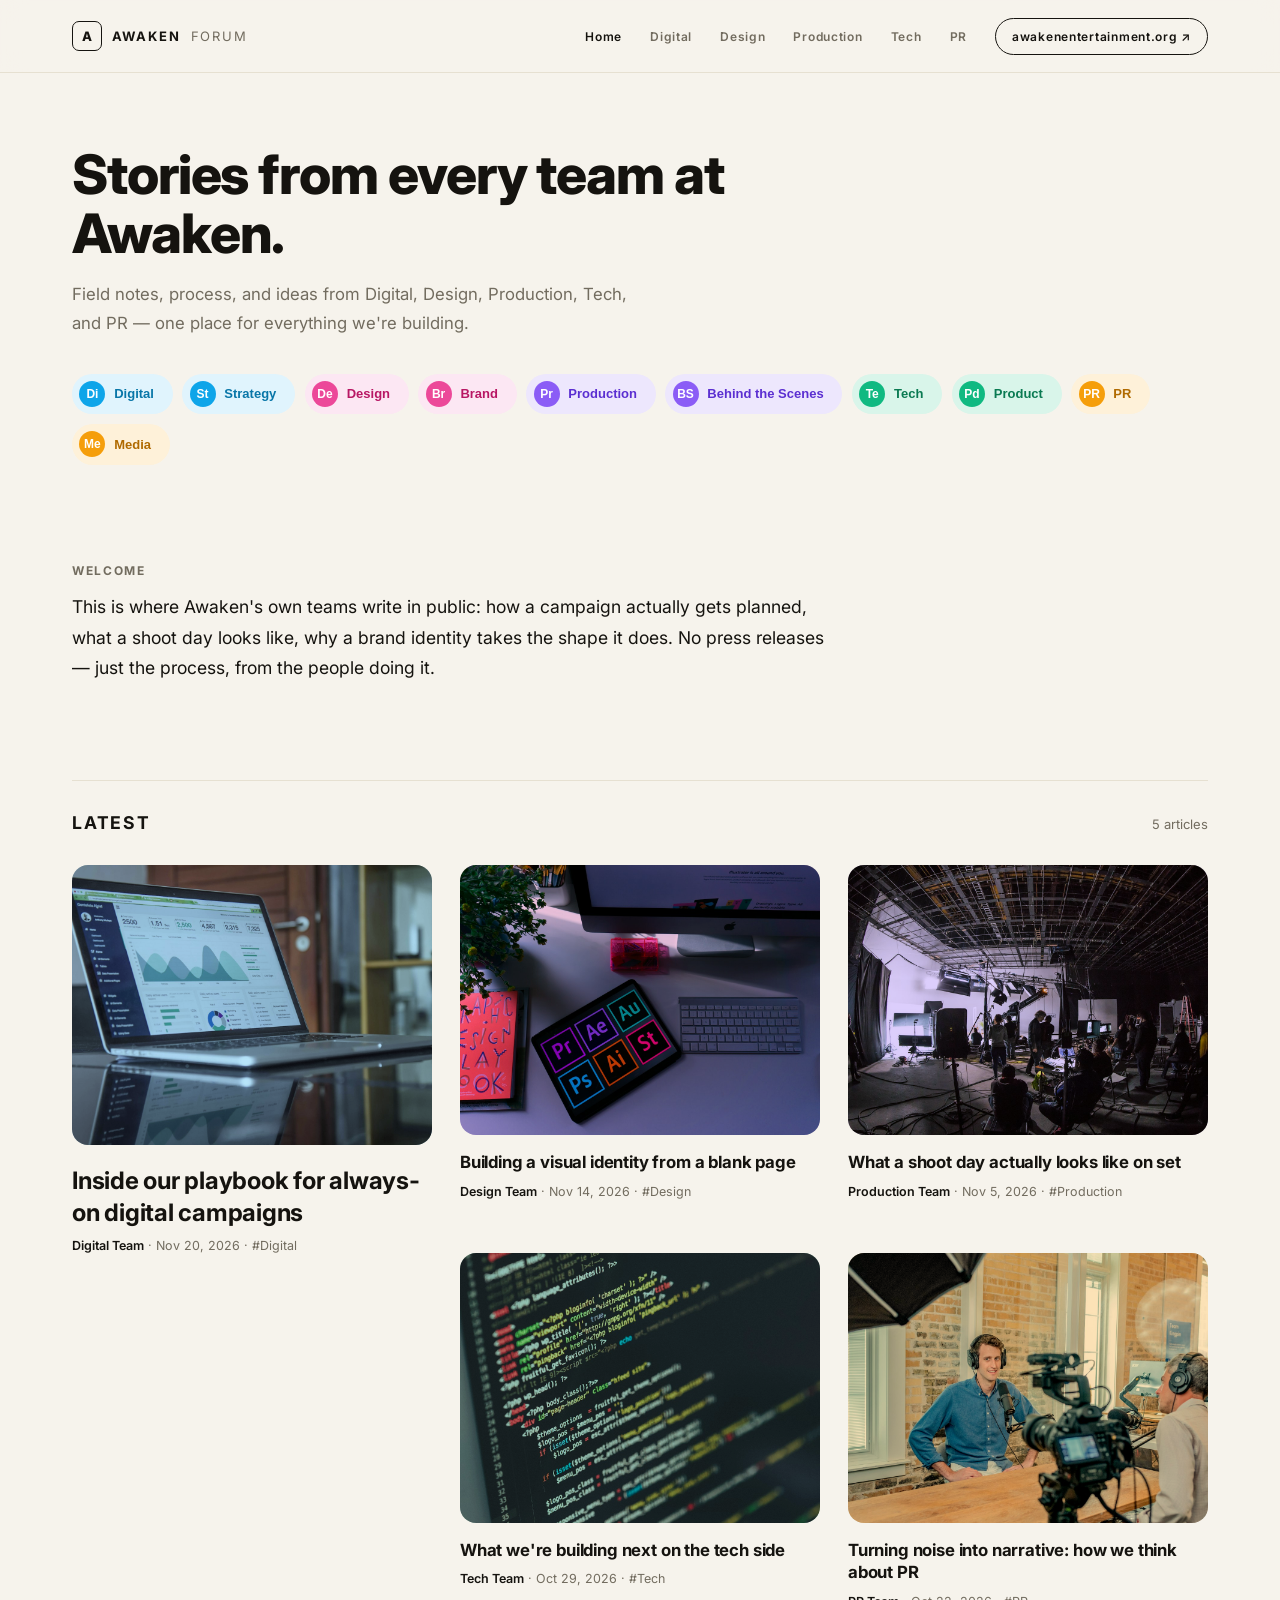
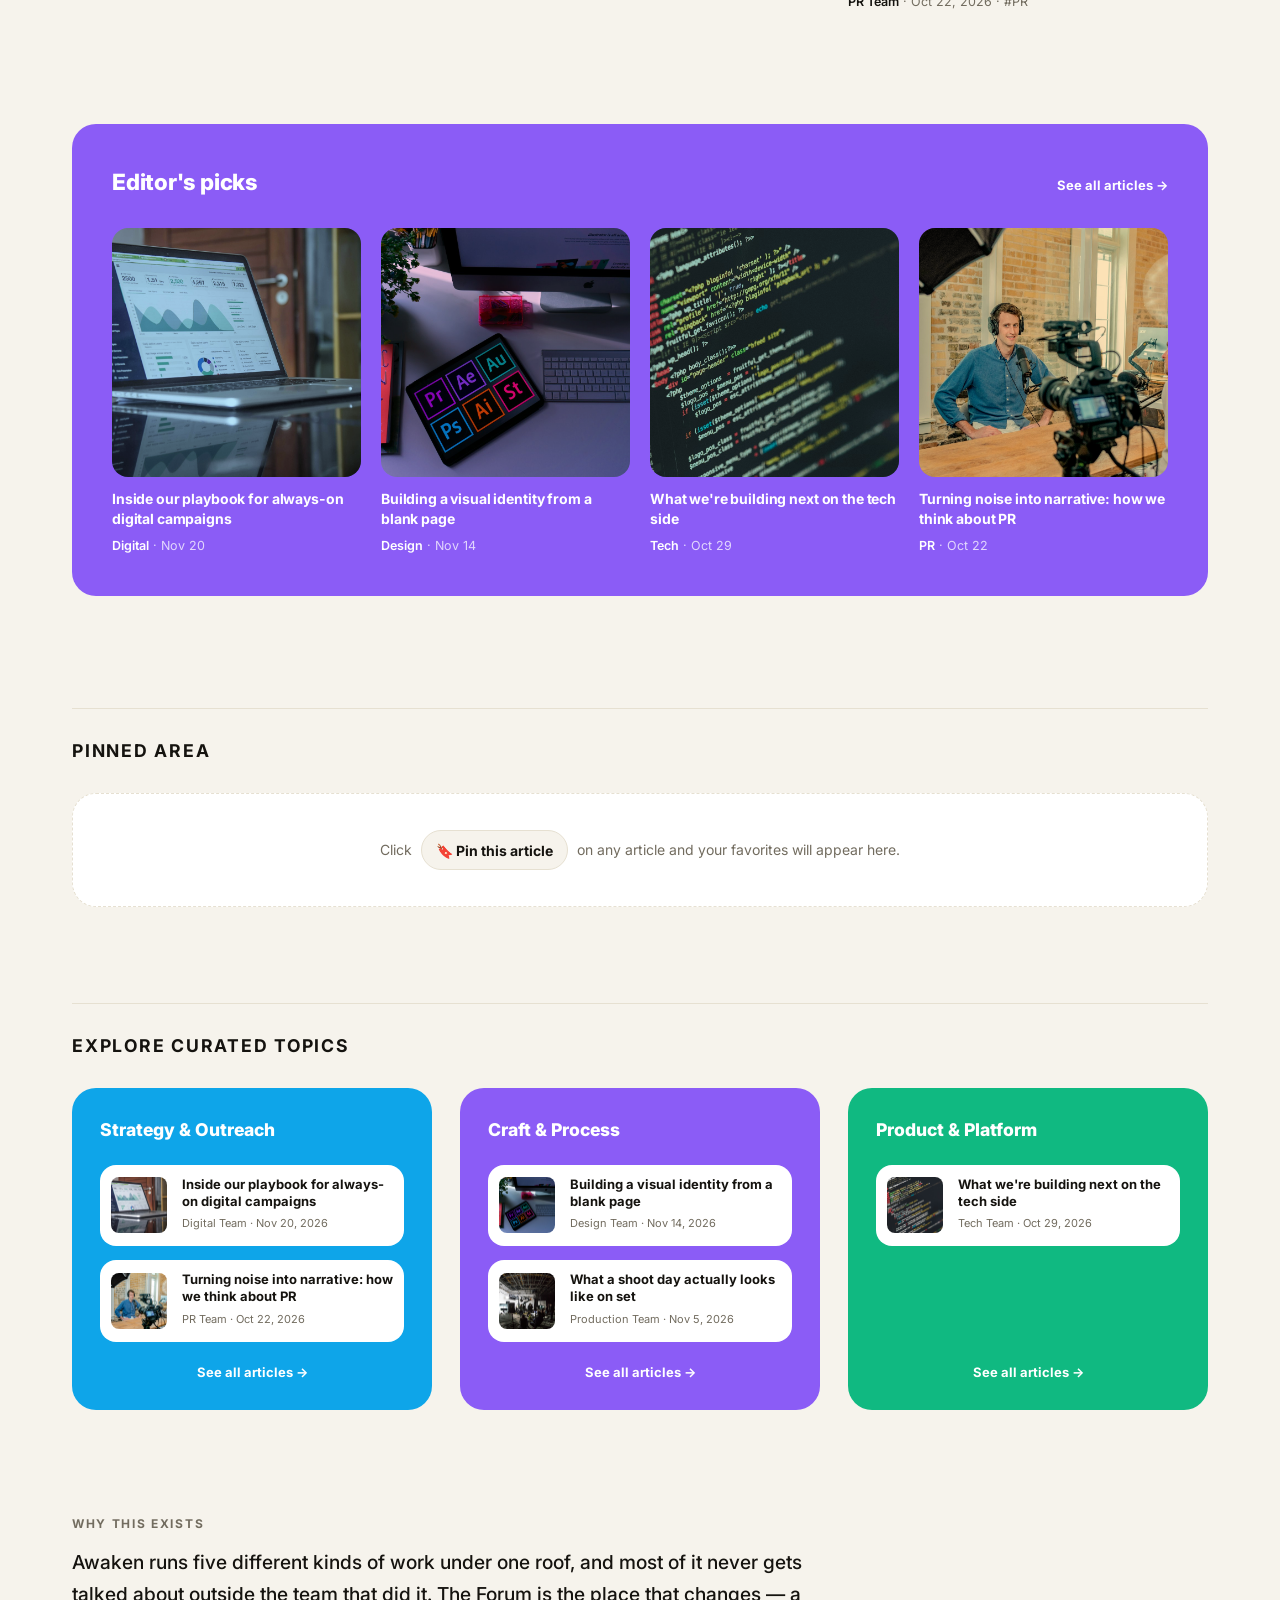
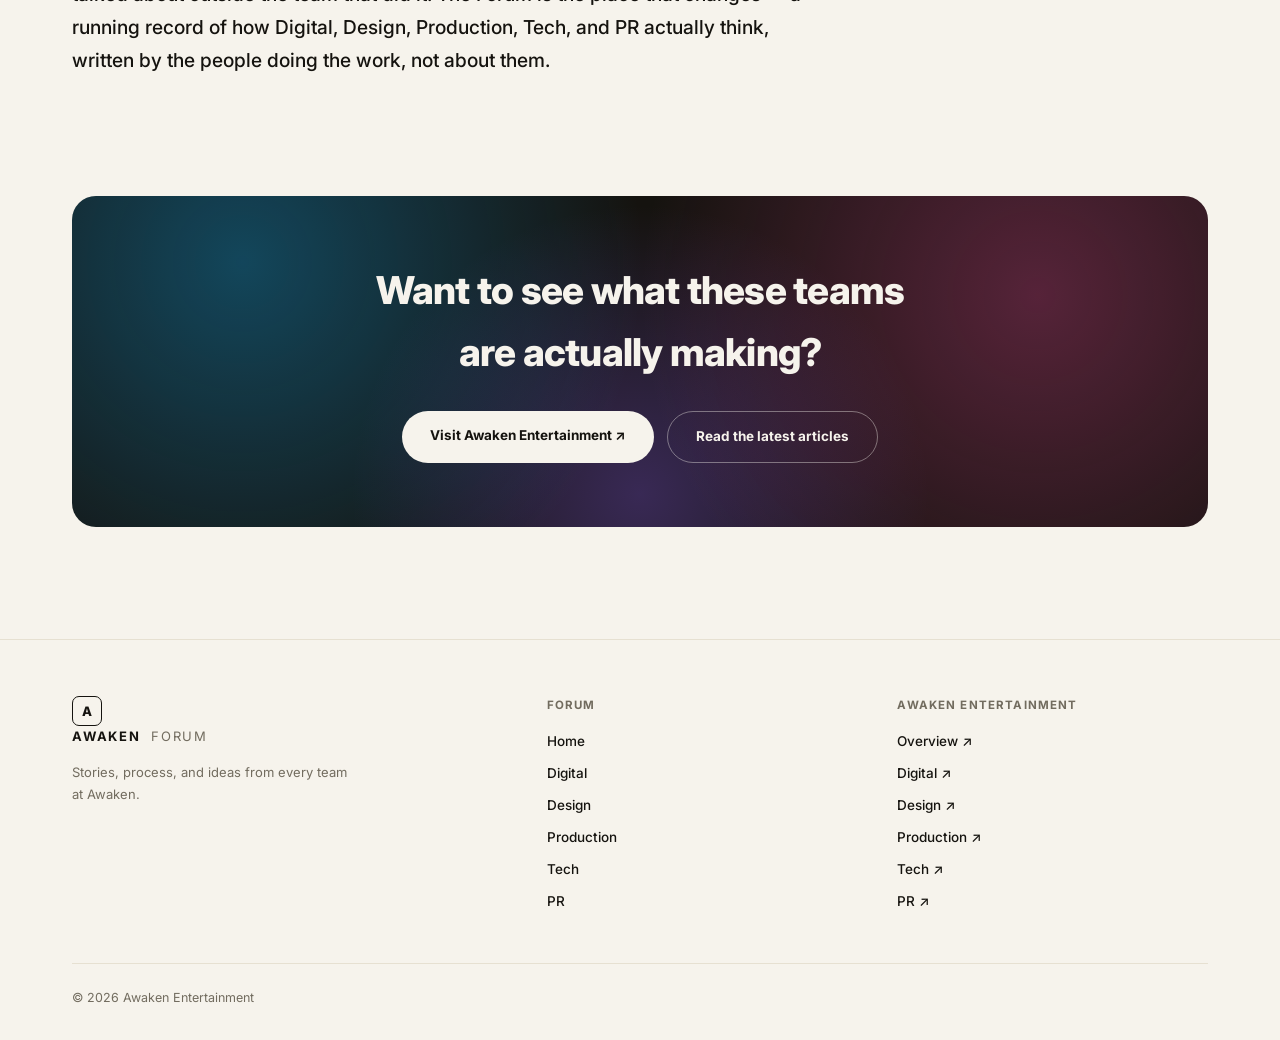
==== commit ad25778f: "Add Pinned area and Explore curated topics; use real local photos Replace flat SVG icon cards with l" ====
--- a/index.html
+++ b/index.html
@@ -66,25 +66,8 @@
 
       <article class="card featured" data-tags="digital strategy">
         <a href="/articles/digital-campaign-playbook/">
-          <div class="card-thumb">
-            <svg viewBox="0 0 400 300" xmlns="http://www.w3.org/2000/svg">
-              <defs><linearGradient id="g1" x1="0" y1="0" x2="1" y2="1">
-                <stop offset="0%" stop-color="#38bdf8"/><stop offset="100%" stop-color="#0ea5e9"/>
-              </linearGradient></defs>
-              <rect width="400" height="300" fill="url(#g1)"/>
-              <circle cx="330" cy="50" r="90" fill="#fff" opacity="0.08"/>
-              <circle cx="40" cy="270" r="70" fill="#fff" opacity="0.08"/>
-              <circle cx="60" cy="60" r="34" fill="none" stroke="#fff" stroke-width="2" opacity="0.35"/>
-              <circle cx="345" cy="245" r="5" fill="#fff" opacity="0.5"/>
-              <circle cx="365" cy="245" r="5" fill="#fff" opacity="0.35"/>
-              <circle cx="355" cy="262" r="5" fill="#fff" opacity="0.25"/>
-              <g transform="translate(146,110)" fill="#fff" opacity="0.95">
-                <rect x="0" y="60" width="18" height="40" rx="4"/>
-                <rect x="28" y="40" width="18" height="60" rx="4"/>
-                <rect x="56" y="18" width="18" height="82" rx="4"/>
-                <rect x="84" y="0" width="18" height="100" rx="4"/>
-              </g>
-            </svg>
+          <div class="card-thumb tint tint-digital">
+            <img src="/assets/img/digital.jpg" alt="" loading="lazy">
           </div>
           <h3>Inside our playbook for always-on digital campaigns</h3>
         </a>
@@ -93,20 +76,8 @@
 
       <article class="card" data-tags="design brand">
         <a href="/articles/design-identity-from-zero/">
-          <div class="card-thumb">
-            <svg viewBox="0 0 400 300" xmlns="http://www.w3.org/2000/svg">
-              <defs><linearGradient id="g2" x1="0" y1="0" x2="1" y2="1">
-                <stop offset="0%" stop-color="#f472b6"/><stop offset="100%" stop-color="#ec4899"/>
-              </linearGradient></defs>
-              <rect width="400" height="300" fill="url(#g2)"/>
-              <circle cx="60" cy="60" r="80" fill="#fff" opacity="0.08"/>
-              <circle cx="340" cy="250" r="100" fill="#fff" opacity="0.08"/>
-              <g opacity="0.95">
-                <circle cx="170" cy="150" r="42" fill="#fff" opacity="0.55"/>
-                <circle cx="215" cy="140" r="42" fill="#fff" opacity="0.75"/>
-                <circle cx="200" cy="185" r="42" fill="#fff"/>
-              </g>
-            </svg>
+          <div class="card-thumb tint tint-design">
+            <img src="/assets/img/design.jpg" alt="" loading="lazy">
           </div>
           <h3>Building a visual identity from a blank page</h3>
         </a>
@@ -115,19 +86,8 @@
 
       <article class="card" data-tags="production behindthescenes">
         <a href="/articles/on-set-with-production/">
-          <div class="card-thumb">
-            <svg viewBox="0 0 400 300" xmlns="http://www.w3.org/2000/svg">
-              <defs><linearGradient id="g3" x1="0" y1="0" x2="1" y2="1">
-                <stop offset="0%" stop-color="#a78bfa"/><stop offset="100%" stop-color="#8b5cf6"/>
-              </linearGradient></defs>
-              <rect width="400" height="300" fill="url(#g3)"/>
-              <circle cx="350" cy="40" r="80" fill="#fff" opacity="0.08"/>
-              <circle cx="30" cy="260" r="70" fill="#fff" opacity="0.08"/>
-              <g transform="translate(110,100)" fill="none" stroke="#fff" stroke-width="10" opacity="0.95">
-                <rect x="0" y="34" width="180" height="110" rx="10"/>
-                <path d="M0 34 L40 0 M50 34 L90 0 M100 34 L140 0" stroke-linecap="round"/>
-              </g>
-            </svg>
+          <div class="card-thumb tint tint-production">
+            <img src="/assets/img/production.jpg" alt="" loading="lazy">
           </div>
           <h3>What a shoot day actually looks like on set</h3>
         </a>
@@ -136,19 +96,8 @@
 
       <article class="card" data-tags="tech product">
         <a href="/articles/what-tech-is-building-next/">
-          <div class="card-thumb">
-            <svg viewBox="0 0 400 300" xmlns="http://www.w3.org/2000/svg">
-              <defs><linearGradient id="g4" x1="0" y1="0" x2="1" y2="1">
-                <stop offset="0%" stop-color="#34d399"/><stop offset="100%" stop-color="#10b981"/>
-              </linearGradient></defs>
-              <rect width="400" height="300" fill="url(#g4)"/>
-              <circle cx="40" cy="50" r="80" fill="#fff" opacity="0.08"/>
-              <circle cx="360" cy="260" r="90" fill="#fff" opacity="0.08"/>
-              <g transform="translate(120,105)" fill="none" stroke="#fff" stroke-width="12" stroke-linecap="round" stroke-linejoin="round" opacity="0.95">
-                <path d="M55 0 L5 45 L55 90"/>
-                <path d="M105 0 L155 45 L105 90"/>
-              </g>
-            </svg>
+          <div class="card-thumb tint tint-tech">
+            <img src="/assets/img/tech.jpg" alt="" loading="lazy">
           </div>
           <h3>What we're building next on the tech side</h3>
         </a>
@@ -157,18 +106,8 @@
 
       <article class="card" data-tags="pr media">
         <a href="/articles/pr-turning-noise-into-narrative/">
-          <div class="card-thumb">
-            <svg viewBox="0 0 400 300" xmlns="http://www.w3.org/2000/svg">
-              <defs><linearGradient id="g5" x1="0" y1="0" x2="1" y2="1">
-                <stop offset="0%" stop-color="#fbbf24"/><stop offset="100%" stop-color="#f59e0b"/>
-              </linearGradient></defs>
-              <rect width="400" height="300" fill="url(#g5)"/>
-              <circle cx="350" cy="250" r="90" fill="#fff" opacity="0.08"/>
-              <circle cx="30" cy="40" r="60" fill="#fff" opacity="0.08"/>
-              <g transform="translate(120,95)" fill="#fff" opacity="0.95">
-                <path d="M0 40 Q0 10 30 10 H120 Q150 10 150 40 V60 Q150 90 120 90 H50 L15 115 L25 90 H30 Q0 90 0 60 Z"/>
-              </g>
-            </svg>
+          <div class="card-thumb tint tint-pr">
+            <img src="/assets/img/pr.jpg" alt="" loading="lazy">
           </div>
           <h3>Turning noise into narrative: how we think about PR</h3>
         </a>
@@ -187,33 +126,88 @@
       <div class="spotlight-grid">
         <article class="card mini-card" data-tags="digital strategy">
           <a href="/articles/digital-campaign-playbook/">
-            <div class="card-thumb"><svg viewBox="0 0 400 300" xmlns="http://www.w3.org/2000/svg"><rect width="400" height="300" fill="#0ea5e9"/><g transform="translate(146,110)" fill="#fff" opacity="0.95"><rect x="0" y="60" width="18" height="40" rx="4"/><rect x="28" y="40" width="18" height="60" rx="4"/><rect x="56" y="18" width="18" height="82" rx="4"/><rect x="84" y="0" width="18" height="100" rx="4"/></g></svg></div>
+            <div class="card-thumb tint tint-digital"><img src="/assets/img/digital.jpg" alt="" loading="lazy"></div>
             <h3>Inside our playbook for always-on digital campaigns</h3>
           </a>
           <p class="card-meta"><b>Digital</b> · Nov 20</p>
         </article>
         <article class="card mini-card" data-tags="design brand">
           <a href="/articles/design-identity-from-zero/">
-            <div class="card-thumb"><svg viewBox="0 0 400 300" xmlns="http://www.w3.org/2000/svg"><rect width="400" height="300" fill="#ec4899"/><g opacity="0.95"><circle cx="170" cy="150" r="42" fill="#fff" opacity="0.55"/><circle cx="215" cy="140" r="42" fill="#fff" opacity="0.75"/><circle cx="200" cy="185" r="42" fill="#fff"/></g></svg></div>
+            <div class="card-thumb tint tint-design"><img src="/assets/img/design.jpg" alt="" loading="lazy"></div>
             <h3>Building a visual identity from a blank page</h3>
           </a>
           <p class="card-meta"><b>Design</b> · Nov 14</p>
         </article>
         <article class="card mini-card" data-tags="tech product">
           <a href="/articles/what-tech-is-building-next/">
-            <div class="card-thumb"><svg viewBox="0 0 400 300" xmlns="http://www.w3.org/2000/svg"><rect width="400" height="300" fill="#10b981"/><g transform="translate(120,105)" fill="none" stroke="#fff" stroke-width="12" stroke-linecap="round" stroke-linejoin="round" opacity="0.95"><path d="M55 0 L5 45 L55 90"/><path d="M105 0 L155 45 L105 90"/></g></svg></div>
+            <div class="card-thumb tint tint-tech"><img src="/assets/img/tech.jpg" alt="" loading="lazy"></div>
             <h3>What we're building next on the tech side</h3>
           </a>
           <p class="card-meta"><b>Tech</b> · Oct 29</p>
         </article>
         <article class="card mini-card" data-tags="pr media">
           <a href="/articles/pr-turning-noise-into-narrative/">
-            <div class="card-thumb"><svg viewBox="0 0 400 300" xmlns="http://www.w3.org/2000/svg"><rect width="400" height="300" fill="#f59e0b"/><g transform="translate(120,95)" fill="#fff" opacity="0.95"><path d="M0 40 Q0 10 30 10 H120 Q150 10 150 40 V60 Q150 90 120 90 H50 L15 115 L25 90 H30 Q0 90 0 60 Z"/></g></svg></div>
+            <div class="card-thumb tint tint-pr"><img src="/assets/img/pr.jpg" alt="" loading="lazy"></div>
             <h3>Turning noise into narrative: how we think about PR</h3>
           </a>
           <p class="card-meta"><b>PR</b> · Oct 22</p>
         </article>
       </div>
+    </div>
+  </section>
+
+  <section class="section">
+    <div class="section-head"><h2>Pinned area</h2></div>
+    <div id="pinned-area">
+      <div class="pinned-empty">Click <span class="pin-chip">🔖 Pin this article</span> on any article and your favorites will appear here.</div>
+    </div>
+  </section>
+
+  <section class="section">
+    <div class="section-head"><h2>Explore curated topics</h2></div>
+    <div class="topics">
+
+      <div class="topic-panel" style="background:var(--digital)">
+        <h3>Strategy &amp; Outreach</h3>
+        <div class="topic-list">
+          <a class="topic-item" href="/articles/digital-campaign-playbook/">
+            <div class="topic-thumb"><img src="/assets/img/digital.jpg" alt="" loading="lazy"></div>
+            <div><h4>Inside our playbook for always-on digital campaigns</h4><span>Digital Team · Nov 20, 2026</span></div>
+          </a>
+          <a class="topic-item" href="/articles/pr-turning-noise-into-narrative/">
+            <div class="topic-thumb"><img src="/assets/img/pr.jpg" alt="" loading="lazy"></div>
+            <div><h4>Turning noise into narrative: how we think about PR</h4><span>PR Team · Oct 22, 2026</span></div>
+          </a>
+        </div>
+        <a class="see-all" href="#latest">See all articles →</a>
+      </div>
+
+      <div class="topic-panel" style="background:var(--production)">
+        <h3>Craft &amp; Process</h3>
+        <div class="topic-list">
+          <a class="topic-item" href="/articles/design-identity-from-zero/">
+            <div class="topic-thumb"><img src="/assets/img/design.jpg" alt="" loading="lazy"></div>
+            <div><h4>Building a visual identity from a blank page</h4><span>Design Team · Nov 14, 2026</span></div>
+          </a>
+          <a class="topic-item" href="/articles/on-set-with-production/">
+            <div class="topic-thumb"><img src="/assets/img/production.jpg" alt="" loading="lazy"></div>
+            <div><h4>What a shoot day actually looks like on set</h4><span>Production Team · Nov 5, 2026</span></div>
+          </a>
+        </div>
+        <a class="see-all" href="#latest">See all articles →</a>
+      </div>
+
+      <div class="topic-panel" style="background:var(--tech)">
+        <h3>Product &amp; Platform</h3>
+        <div class="topic-list">
+          <a class="topic-item" href="/articles/what-tech-is-building-next/">
+            <div class="topic-thumb"><img src="/assets/img/tech.jpg" alt="" loading="lazy"></div>
+            <div><h4>What we're building next on the tech side</h4><span>Tech Team · Oct 29, 2026</span></div>
+          </a>
+        </div>
+        <a class="see-all" href="#latest">See all articles →</a>
+      </div>
+
     </div>
   </section>
 
--- a/assets/css/style.css
+++ b/assets/css/style.css
@@ -140,10 +140,46 @@
 .footer-col a:hover{text-decoration:underline}
 .footer-bottom{margin-top:2.5rem;padding-top:1.5rem;border-top:1px solid var(--border);font-size:12.5px;color:var(--text-secondary)}
 
+/* Photo thumbnails + brand tint */
+.card-thumb img,.banner img{position:absolute;inset:0;width:100%;height:100%;object-fit:cover}
+.tint::after{content:"";position:absolute;inset:0;mix-blend-mode:multiply;opacity:.3;pointer-events:none}
+.tint-digital::after{background:var(--digital)}
+.tint-design::after{background:var(--design)}
+.tint-production::after{background:var(--production)}
+.tint-tech::after{background:var(--tech)}
+.tint-pr::after{background:var(--pr)}
+
+/* Pin button */
+.byline{position:relative}
+.pin-btn{margin-left:auto;display:inline-flex;align-items:center;gap:.4rem;font-size:12.5px;font-weight:700;padding:.5rem 1rem;border-radius:var(--radius-pill);border:1px solid var(--border);background:var(--surface);cursor:pointer;color:var(--text-secondary)}
+.pin-btn.is-pinned{background:var(--text);color:var(--bg);border-color:var(--text)}
+
+/* Pinned area */
+.pinned-empty{background:var(--surface);border:1px dashed var(--border);border-radius:var(--radius-lg);padding:2.25rem;text-align:center;color:var(--text-secondary);font-size:14px;line-height:1.8}
+.pin-chip{display:inline-flex;align-items:center;gap:.4rem;background:var(--bg);border:1px solid var(--border);border-radius:var(--radius-pill);padding:.4rem .9rem;font-weight:700;color:var(--text);margin:0 .3rem}
+.pinned-list{display:flex;flex-direction:column;background:var(--surface);border-radius:var(--radius-lg);overflow:hidden;border:1px solid var(--border)}
+.pinned-item{display:flex;align-items:center;gap:1rem;padding:1.1rem 1.5rem;border-bottom:1px solid var(--border);font-size:13.5px;font-weight:600}
+.pinned-item:last-child{border-bottom:none}
+.pinned-item:hover{background:var(--bg)}
+.pinned-item .remove-pin{margin-left:auto;font-size:12px;color:var(--text-secondary);font-weight:700}
+
+/* Explore curated topics */
+.topics{display:grid;grid-template-columns:repeat(3,1fr);gap:1.75rem}
+.topic-panel{border-radius:var(--radius-lg);padding:1.75rem;display:flex;flex-direction:column}
+.topic-panel h3{color:#fff;font-size:1.1rem;font-weight:800;margin-bottom:1.25rem}
+.topic-list{display:flex;flex-direction:column;gap:.85rem;flex:1}
+.topic-item{display:flex;gap:.9rem;background:#fff;border-radius:var(--radius);padding:.7rem;align-items:center}
+.topic-thumb{width:56px;height:56px;border-radius:var(--radius-sm);overflow:hidden;flex-shrink:0;position:relative}
+.topic-thumb img{position:absolute;inset:0;width:100%;height:100%;object-fit:cover}
+.topic-item h4{font-size:13px;font-weight:700;line-height:1.3;color:var(--text)}
+.topic-item span{font-size:11px;color:var(--text-secondary)}
+.topic-panel .see-all{margin-top:1.25rem;text-align:center;color:#fff;font-size:13px;font-weight:700}
+
 @media (max-width:900px){
   .bento{grid-template-columns:1fr 1fr}
   .bento .card.featured{grid-column:1 / 3;grid-row:auto}
   .bento .card.featured .card-thumb{aspect-ratio:16/9;min-height:0}
+  .topics{grid-template-columns:1fr}
 }
 @media (max-width:760px){
   .nav{position:fixed;inset:64px 1rem auto 1rem;background:var(--surface);border:1px solid var(--border);border-radius:var(--radius);padding:1rem;flex-direction:column;align-items:flex-start;gap:1rem;box-shadow:0 20px 40px rgba(0,0,0,.08);display:none}
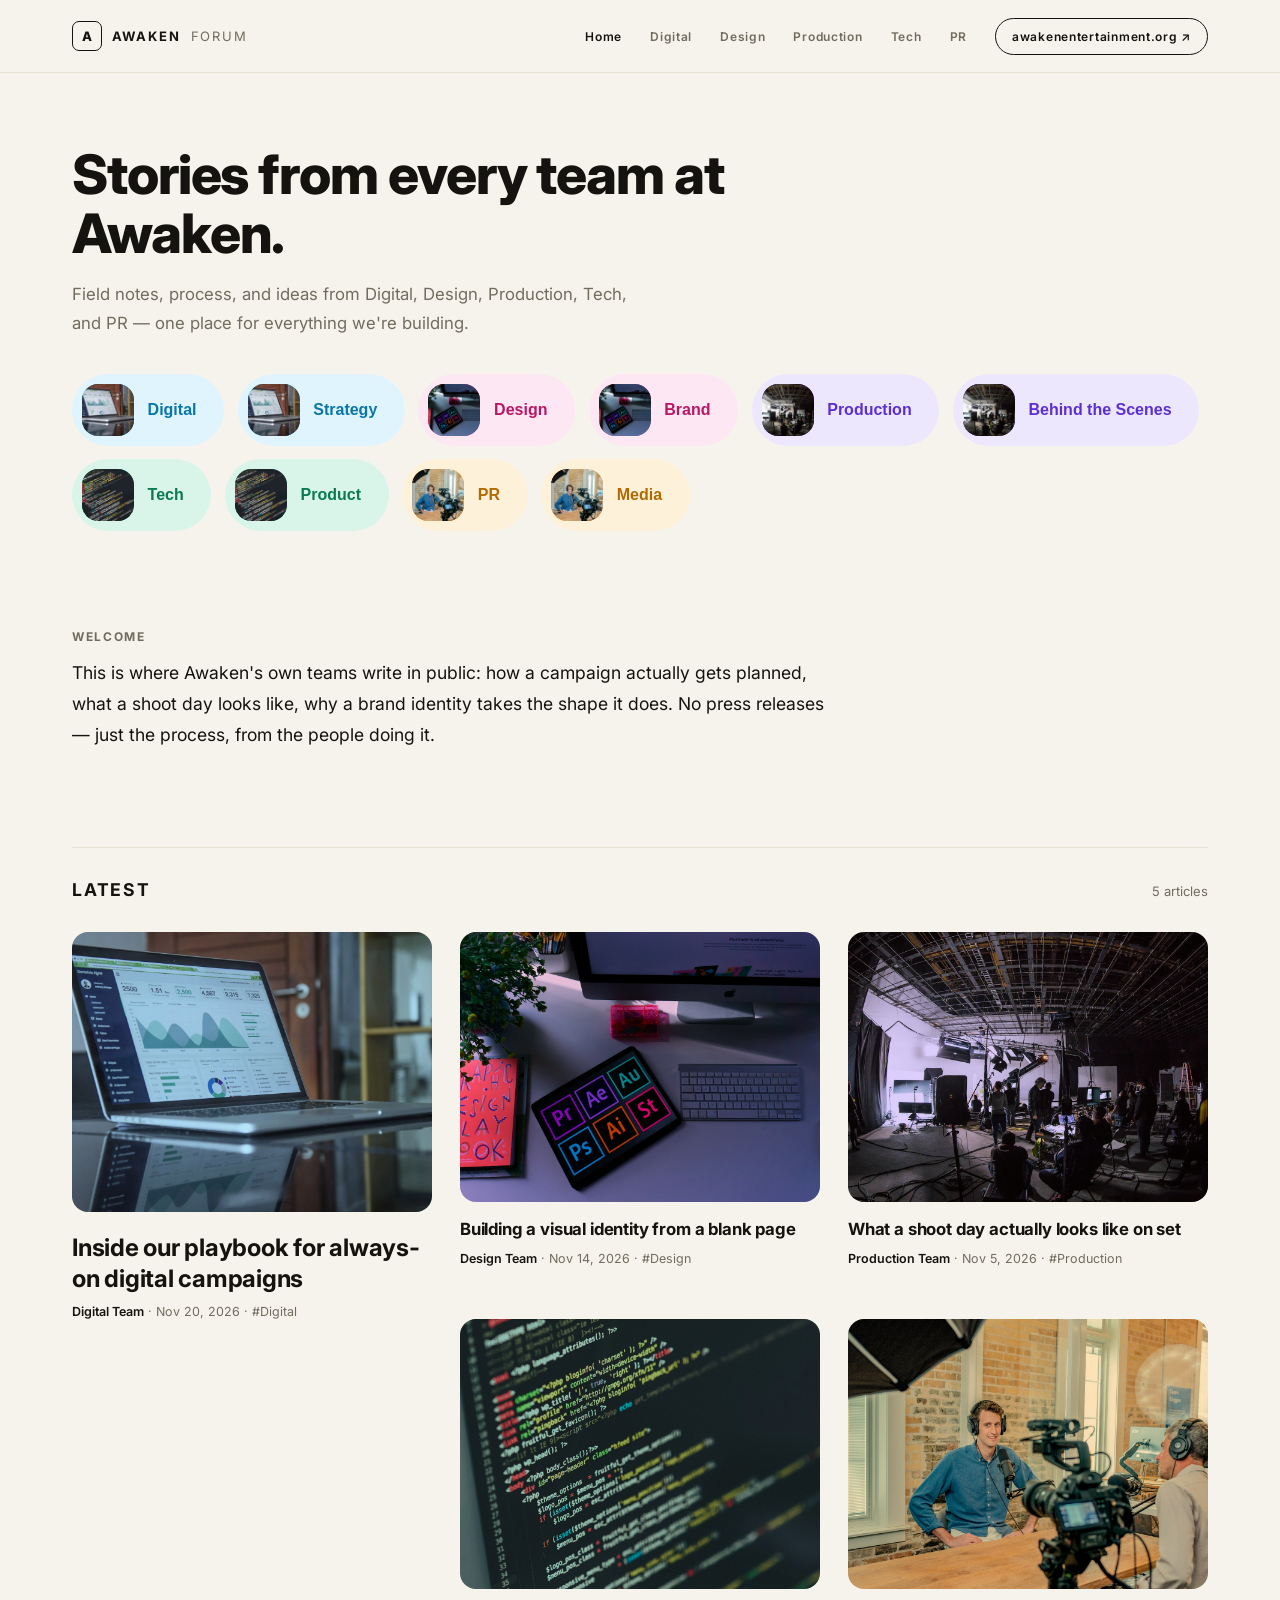
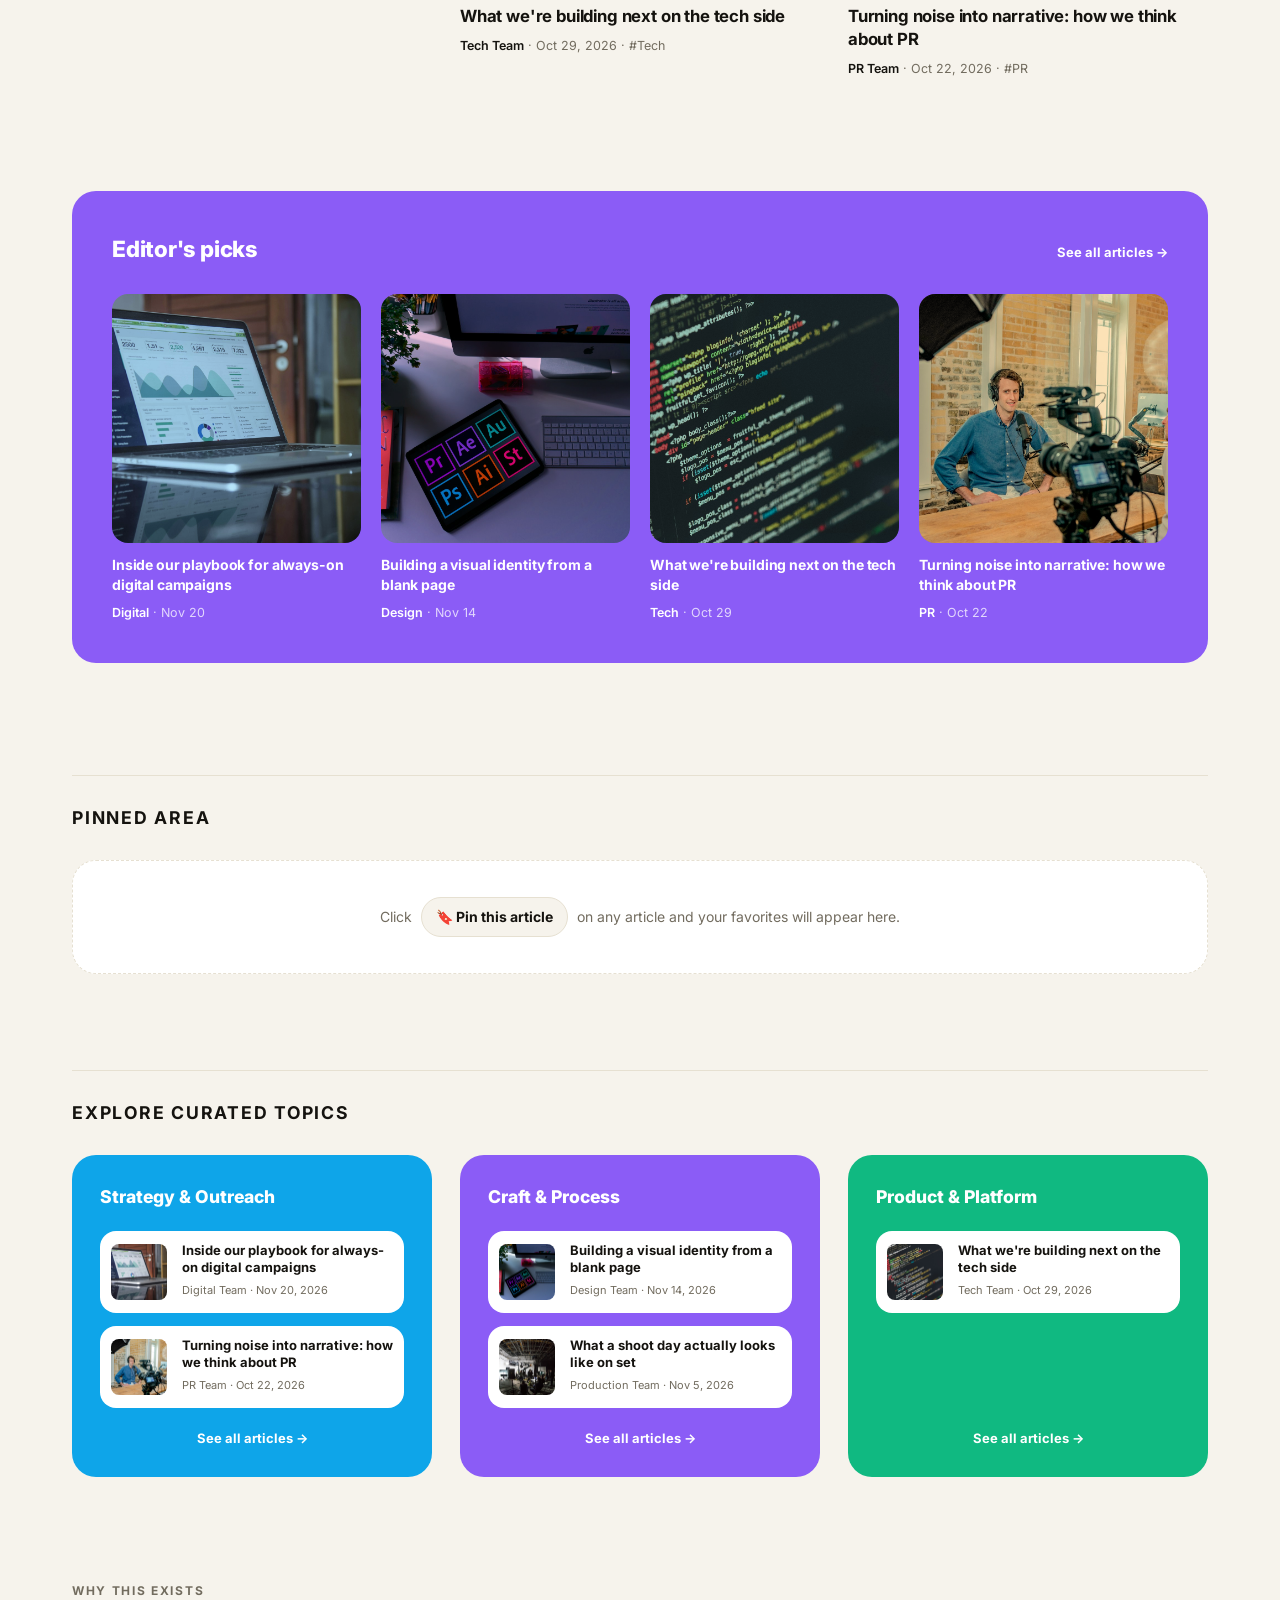
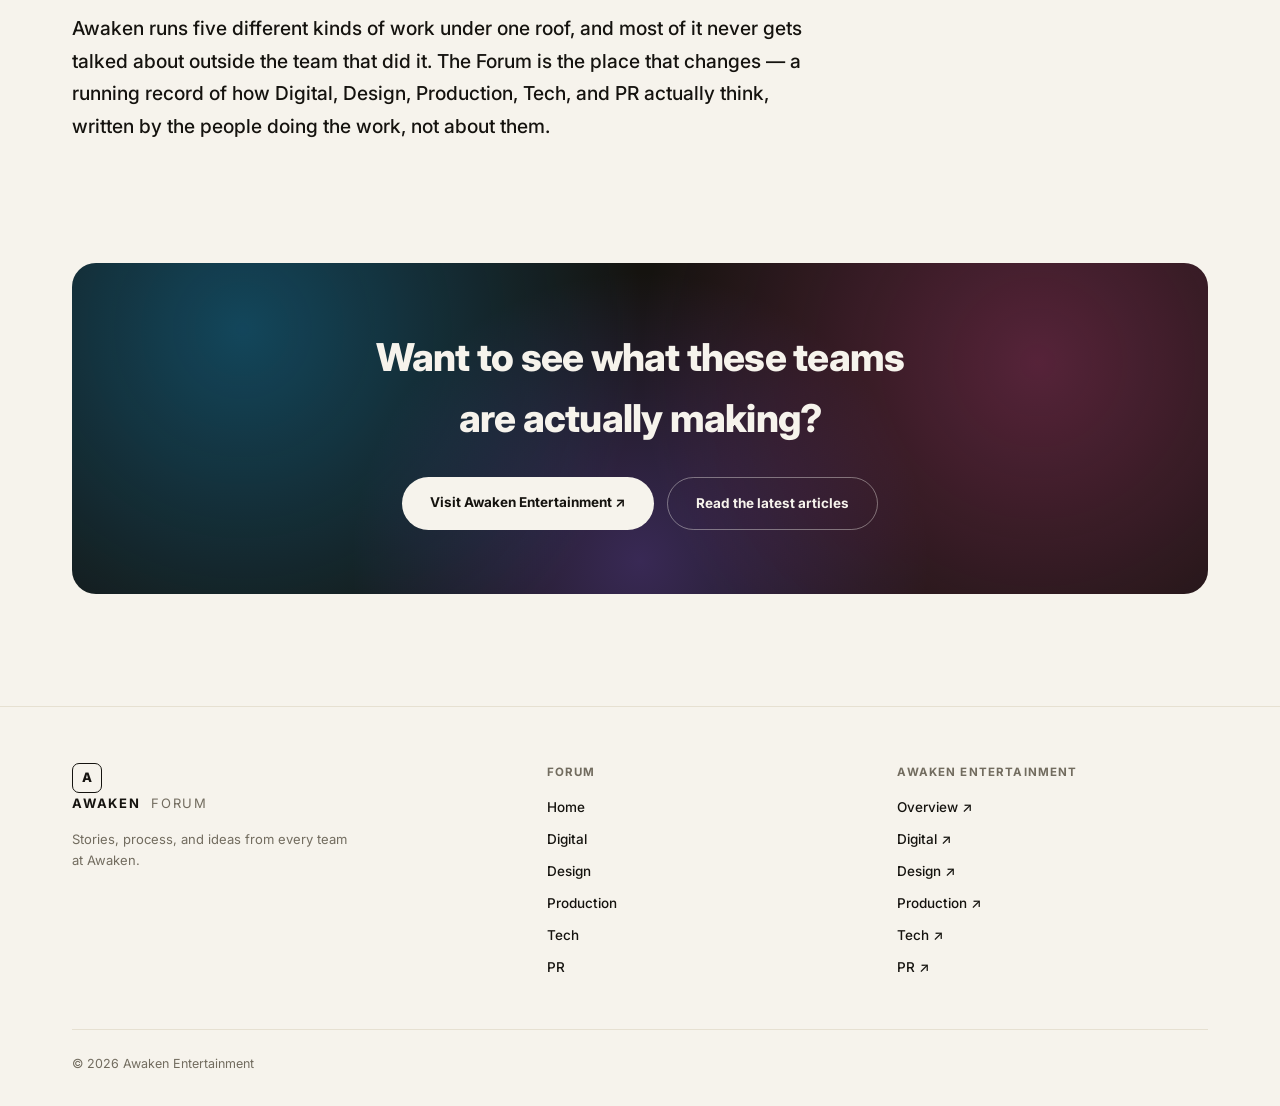
==== commit 83980fc2: "Make category pill icons bigger and bolder with real photo badges Co-Authored-By: Claude Sonnet 5 <n" ====
--- a/index.html
+++ b/index.html
@@ -42,16 +42,16 @@
     <p>Field notes, process, and ideas from Digital, Design, Production, Tech, and PR — one place for everything we're building.</p>
 
     <div class="pills">
-      <button class="pill pill-digital" data-tag="digital"><span class="pill-dot">Di</span>Digital</button>
-      <button class="pill pill-digital" data-tag="strategy"><span class="pill-dot">St</span>Strategy</button>
-      <button class="pill pill-design" data-tag="design"><span class="pill-dot">De</span>Design</button>
-      <button class="pill pill-design" data-tag="brand"><span class="pill-dot">Br</span>Brand</button>
-      <button class="pill pill-production" data-tag="production"><span class="pill-dot">Pr</span>Production</button>
-      <button class="pill pill-production" data-tag="behindthescenes"><span class="pill-dot">BS</span>Behind the Scenes</button>
-      <button class="pill pill-tech" data-tag="tech"><span class="pill-dot">Te</span>Tech</button>
-      <button class="pill pill-tech" data-tag="product"><span class="pill-dot">Pd</span>Product</button>
-      <button class="pill pill-pr" data-tag="pr"><span class="pill-dot">PR</span>PR</button>
-      <button class="pill pill-pr" data-tag="media"><span class="pill-dot">Me</span>Media</button>
+      <button class="pill pill-digital" data-tag="digital"><span class="pill-dot"><img src="/assets/img/digital.jpg" alt=""></span>Digital</button>
+      <button class="pill pill-digital" data-tag="strategy"><span class="pill-dot"><img src="/assets/img/digital.jpg" alt=""></span>Strategy</button>
+      <button class="pill pill-design" data-tag="design"><span class="pill-dot"><img src="/assets/img/design.jpg" alt=""></span>Design</button>
+      <button class="pill pill-design" data-tag="brand"><span class="pill-dot"><img src="/assets/img/design.jpg" alt=""></span>Brand</button>
+      <button class="pill pill-production" data-tag="production"><span class="pill-dot"><img src="/assets/img/production.jpg" alt=""></span>Production</button>
+      <button class="pill pill-production" data-tag="behindthescenes"><span class="pill-dot"><img src="/assets/img/production.jpg" alt=""></span>Behind the Scenes</button>
+      <button class="pill pill-tech" data-tag="tech"><span class="pill-dot"><img src="/assets/img/tech.jpg" alt=""></span>Tech</button>
+      <button class="pill pill-tech" data-tag="product"><span class="pill-dot"><img src="/assets/img/tech.jpg" alt=""></span>Product</button>
+      <button class="pill pill-pr" data-tag="pr"><span class="pill-dot"><img src="/assets/img/pr.jpg" alt=""></span>PR</button>
+      <button class="pill pill-pr" data-tag="media"><span class="pill-dot"><img src="/assets/img/pr.jpg" alt=""></span>Media</button>
     </div>
   </section>
 
--- a/assets/css/style.css
+++ b/assets/css/style.css
@@ -36,10 +36,11 @@
 .hero p{margin-top:1.1rem;font-size:1.05rem;color:var(--text-secondary);max-width:560px;line-height:1.7}
 
 /* Category pills */
-.pills{display:flex;flex-wrap:wrap;gap:.6rem;margin-top:2.25rem}
-.pill{display:inline-flex;align-items:center;gap:.55rem;padding:.4rem 1.1rem .4rem .4rem;border-radius:var(--radius-pill);font-size:13px;font-weight:700;cursor:pointer;border:1px solid transparent;transition:transform .15s}
-.pill:hover{transform:translateY(-1px)}
-.pill-dot{width:26px;height:26px;border-radius:50%;display:flex;align-items:center;justify-content:center;color:#fff;font-size:12px;font-weight:800;flex-shrink:0}
+.pills{display:flex;flex-wrap:wrap;gap:.85rem;margin-top:2.25rem}
+.pill{display:inline-flex;align-items:center;gap:.85rem;padding:.5rem 1.6rem .5rem .5rem;border-radius:var(--radius-pill);font-size:16px;font-weight:800;cursor:pointer;border:2px solid transparent;transition:transform .15s}
+.pill:hover{transform:translateY(-2px)}
+.pill-dot{width:52px;height:52px;border-radius:16px;overflow:hidden;position:relative;display:flex;align-items:center;justify-content:center;color:#fff;font-size:13px;font-weight:800;flex-shrink:0}
+.pill-dot img{position:absolute;inset:0;width:100%;height:100%;object-fit:cover}
 .pill.is-active{border-color:currentColor}
 .pill-digital{background:var(--digital-tint);color:#0876a8}.pill-digital .pill-dot{background:var(--digital)}
 .pill-design{background:var(--design-tint);color:#b81764}.pill-design .pill-dot{background:var(--design)}
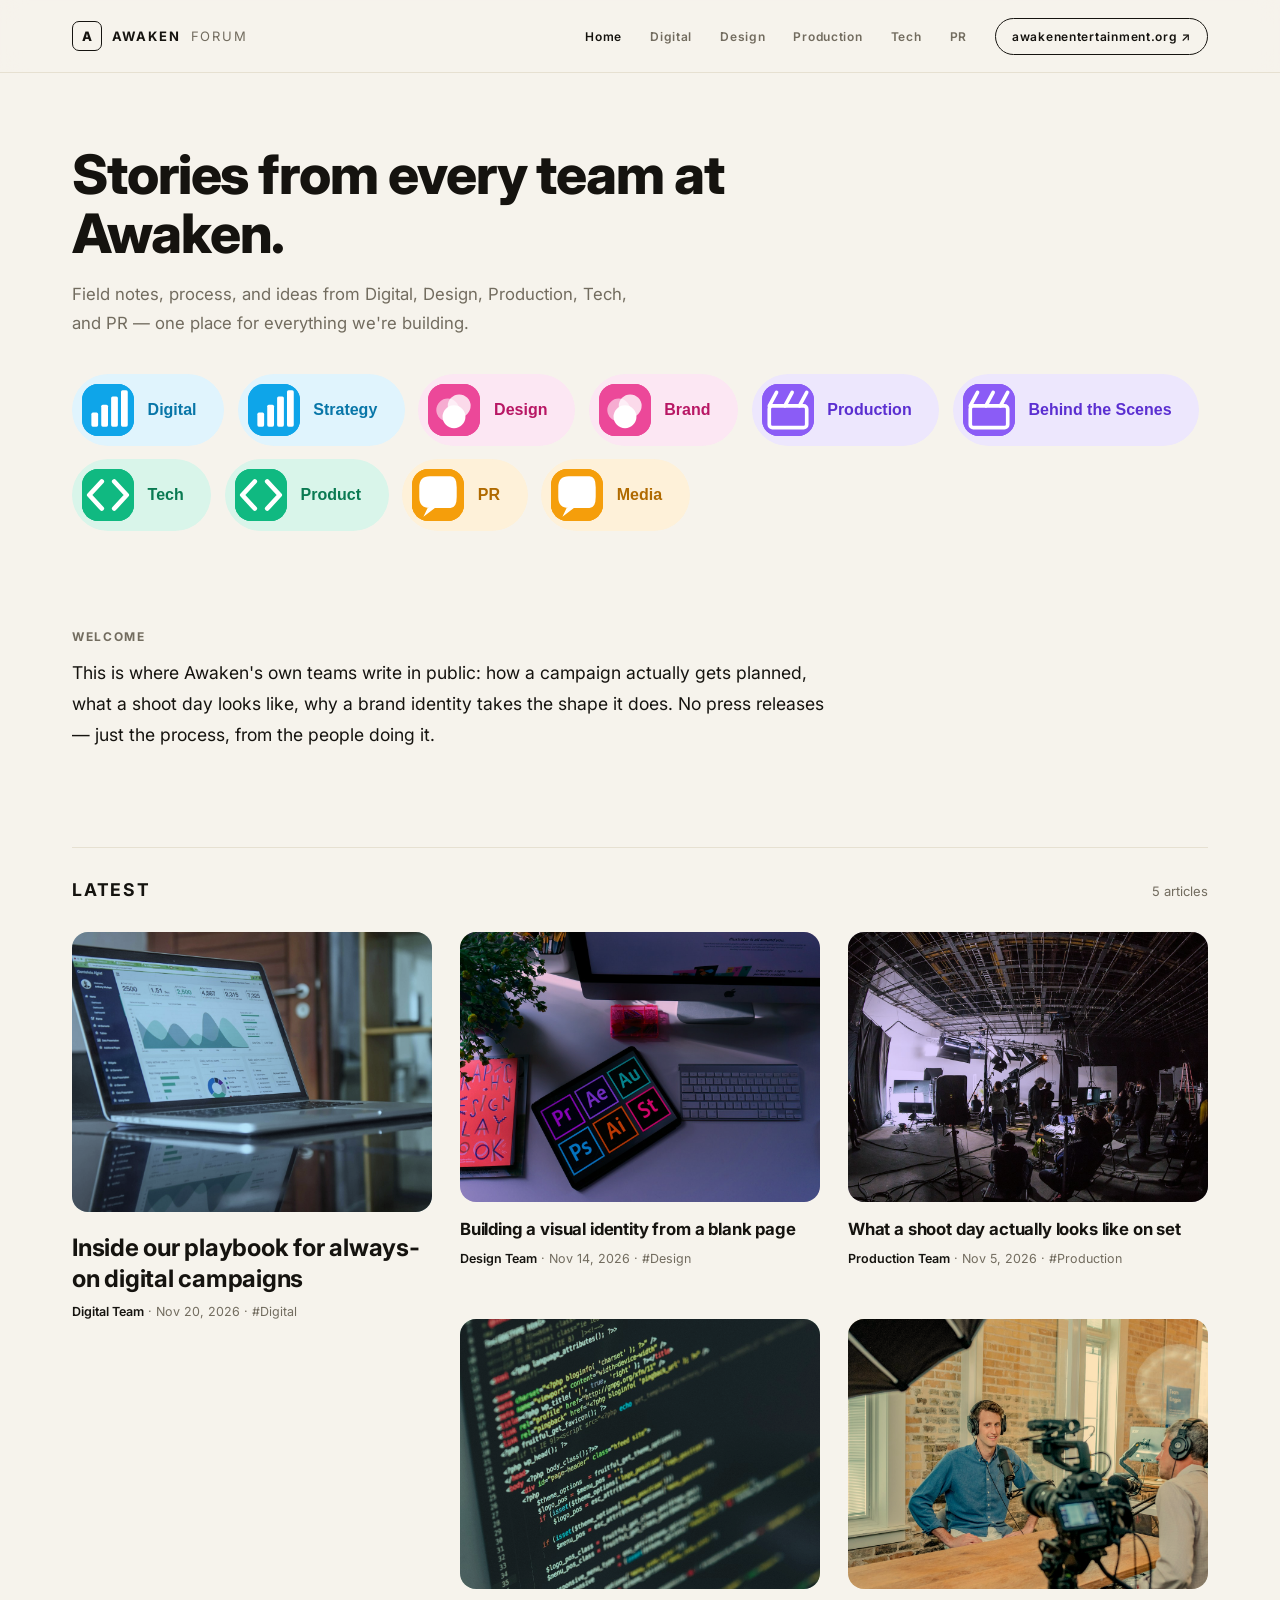
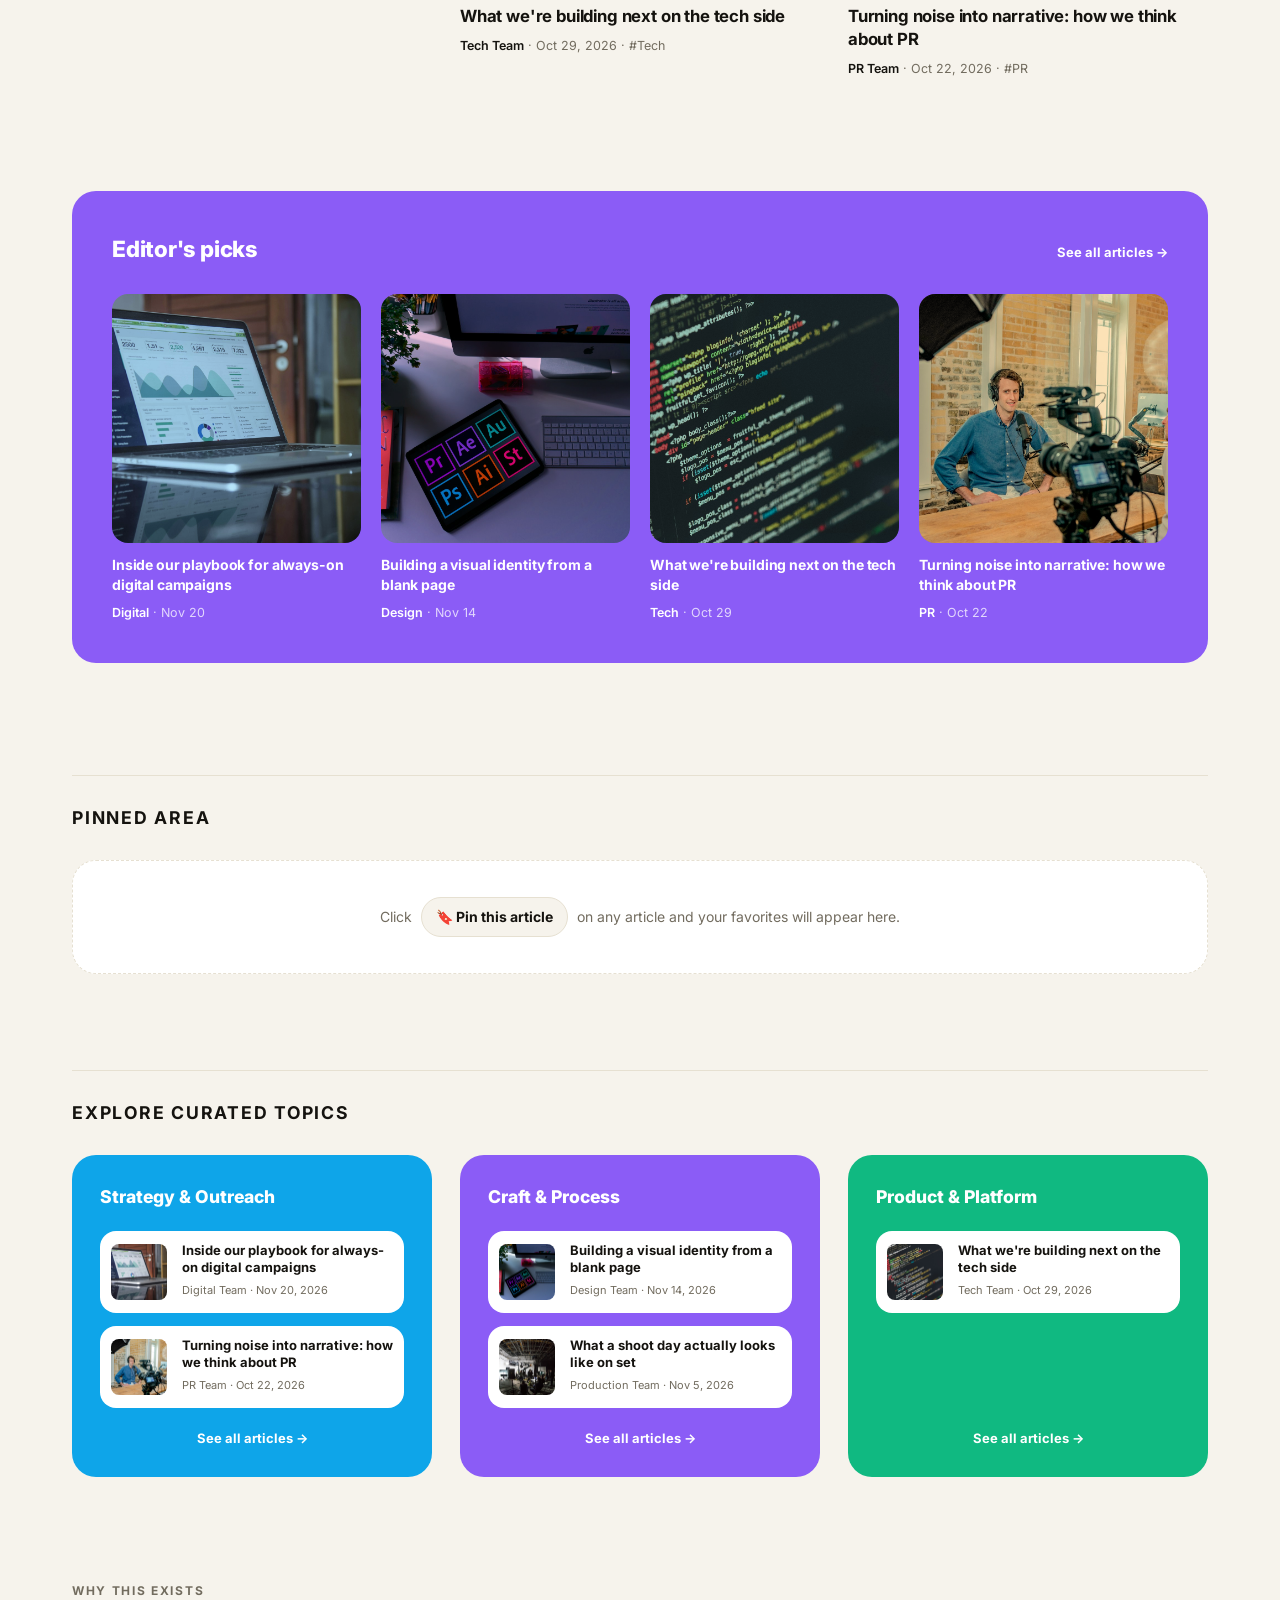
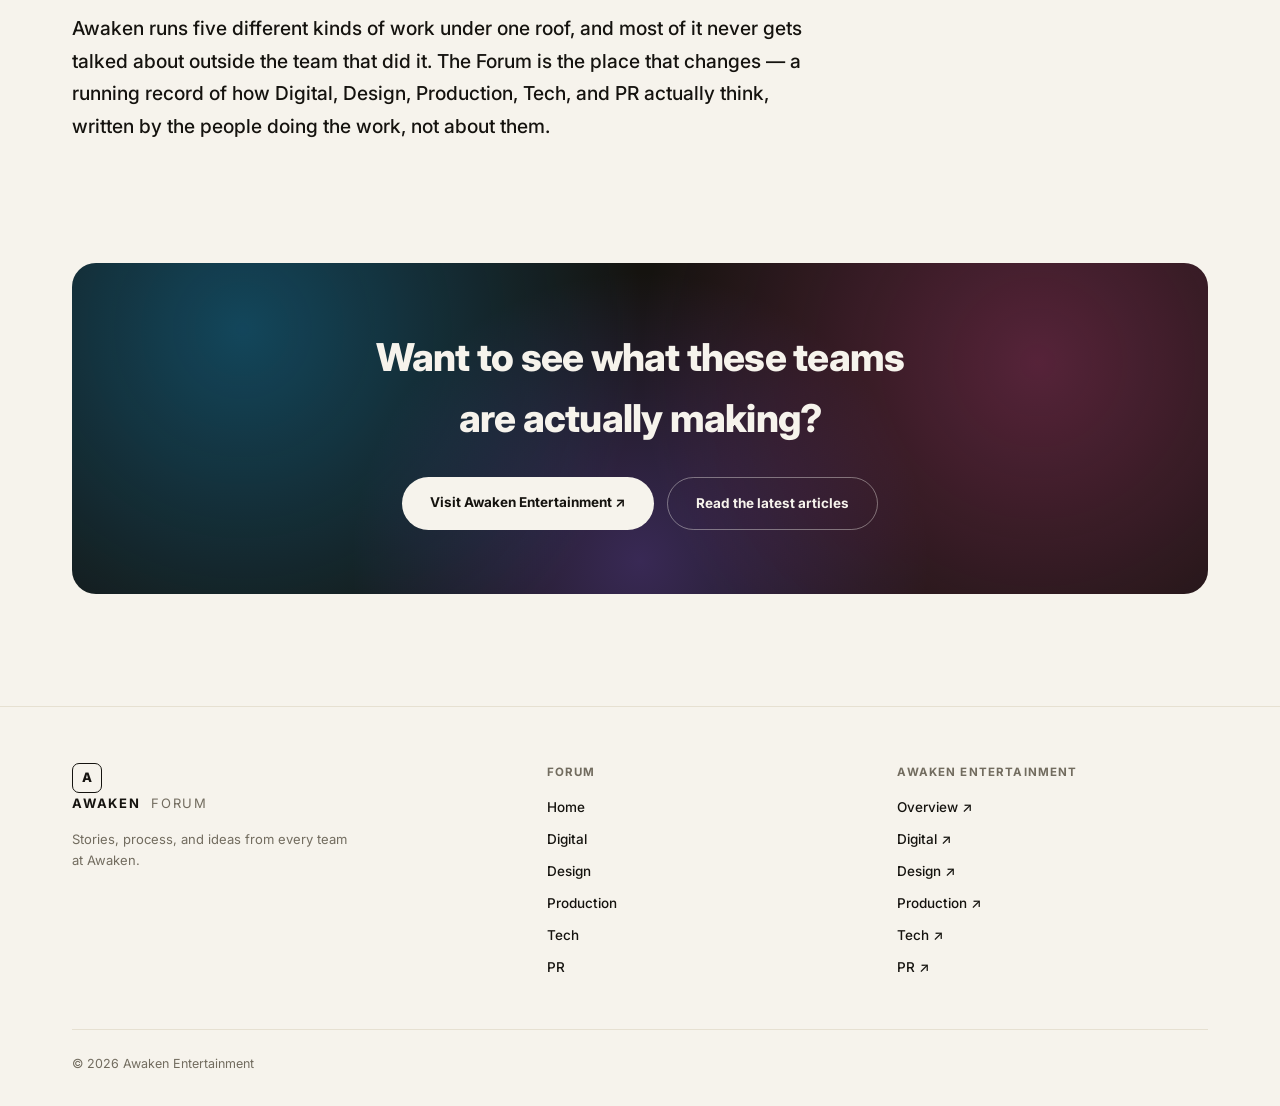
==== commit bfd29451: "Replace pill photo badges with bold flat vector icons Photo crops read as blurry blobs at icon size;" ====
--- a/index.html
+++ b/index.html
@@ -42,16 +42,16 @@
     <p>Field notes, process, and ideas from Digital, Design, Production, Tech, and PR — one place for everything we're building.</p>
 
     <div class="pills">
-      <button class="pill pill-digital" data-tag="digital"><span class="pill-dot"><img src="/assets/img/digital.jpg" alt=""></span>Digital</button>
-      <button class="pill pill-digital" data-tag="strategy"><span class="pill-dot"><img src="/assets/img/digital.jpg" alt=""></span>Strategy</button>
-      <button class="pill pill-design" data-tag="design"><span class="pill-dot"><img src="/assets/img/design.jpg" alt=""></span>Design</button>
-      <button class="pill pill-design" data-tag="brand"><span class="pill-dot"><img src="/assets/img/design.jpg" alt=""></span>Brand</button>
-      <button class="pill pill-production" data-tag="production"><span class="pill-dot"><img src="/assets/img/production.jpg" alt=""></span>Production</button>
-      <button class="pill pill-production" data-tag="behindthescenes"><span class="pill-dot"><img src="/assets/img/production.jpg" alt=""></span>Behind the Scenes</button>
-      <button class="pill pill-tech" data-tag="tech"><span class="pill-dot"><img src="/assets/img/tech.jpg" alt=""></span>Tech</button>
-      <button class="pill pill-tech" data-tag="product"><span class="pill-dot"><img src="/assets/img/tech.jpg" alt=""></span>Product</button>
-      <button class="pill pill-pr" data-tag="pr"><span class="pill-dot"><img src="/assets/img/pr.jpg" alt=""></span>PR</button>
-      <button class="pill pill-pr" data-tag="media"><span class="pill-dot"><img src="/assets/img/pr.jpg" alt=""></span>Media</button>
+      <button class="pill pill-digital" data-tag="digital"><span class="pill-dot"><svg viewBox="0 0 100 100"><rect width="100" height="100" fill="var(--digital)"/><g fill="#fff"><rect x="18" y="55" width="13" height="27" rx="3"/><rect x="37" y="40" width="13" height="42" rx="3"/><rect x="56" y="24" width="13" height="58" rx="3"/><rect x="75" y="12" width="13" height="70" rx="3"/></g></svg></span>Digital</button>
+      <button class="pill pill-digital" data-tag="strategy"><span class="pill-dot"><svg viewBox="0 0 100 100"><rect width="100" height="100" fill="var(--digital)"/><g fill="#fff"><rect x="18" y="55" width="13" height="27" rx="3"/><rect x="37" y="40" width="13" height="42" rx="3"/><rect x="56" y="24" width="13" height="58" rx="3"/><rect x="75" y="12" width="13" height="70" rx="3"/></g></svg></span>Strategy</button>
+      <button class="pill pill-design" data-tag="design"><span class="pill-dot"><svg viewBox="0 0 100 100"><rect width="100" height="100" fill="var(--design)"/><g fill="#fff"><circle cx="38" cy="50" r="22" opacity="0.55"/><circle cx="60" cy="42" r="22" opacity="0.8"/><circle cx="50" cy="63" r="22"/></g></svg></span>Design</button>
+      <button class="pill pill-design" data-tag="brand"><span class="pill-dot"><svg viewBox="0 0 100 100"><rect width="100" height="100" fill="var(--design)"/><g fill="#fff"><circle cx="38" cy="50" r="22" opacity="0.55"/><circle cx="60" cy="42" r="22" opacity="0.8"/><circle cx="50" cy="63" r="22"/></g></svg></span>Brand</button>
+      <button class="pill pill-production" data-tag="production"><span class="pill-dot"><svg viewBox="0 0 100 100"><rect width="100" height="100" fill="var(--production)"/><g fill="none" stroke="#fff" stroke-width="7" stroke-linecap="round" stroke-linejoin="round"><rect x="14" y="42" width="72" height="42" rx="6"/><path d="M14 42 L28 16 M44 42 L58 16 M72 42 L86 16"/></g></svg></span>Production</button>
+      <button class="pill pill-production" data-tag="behindthescenes"><span class="pill-dot"><svg viewBox="0 0 100 100"><rect width="100" height="100" fill="var(--production)"/><g fill="none" stroke="#fff" stroke-width="7" stroke-linecap="round" stroke-linejoin="round"><rect x="14" y="42" width="72" height="42" rx="6"/><path d="M14 42 L28 16 M44 42 L58 16 M72 42 L86 16"/></g></svg></span>Behind the Scenes</button>
+      <button class="pill pill-tech" data-tag="tech"><span class="pill-dot"><svg viewBox="0 0 100 100"><rect width="100" height="100" fill="var(--tech)"/><g fill="none" stroke="#fff" stroke-width="9" stroke-linecap="round" stroke-linejoin="round"><path d="M38 24 L14 50 L38 76"/><path d="M62 24 L86 50 L62 76"/></g></svg></span>Tech</button>
+      <button class="pill pill-tech" data-tag="product"><span class="pill-dot"><svg viewBox="0 0 100 100"><rect width="100" height="100" fill="var(--tech)"/><g fill="none" stroke="#fff" stroke-width="9" stroke-linecap="round" stroke-linejoin="round"><path d="M38 24 L14 50 L38 76"/><path d="M62 24 L86 50 L62 76"/></g></svg></span>Product</button>
+      <button class="pill pill-pr" data-tag="pr"><span class="pill-dot"><svg viewBox="0 0 100 100"><rect width="100" height="100" fill="var(--pr)"/><path fill="#fff" d="M14 35 Q14 14 34 14 H74 Q86 14 86 35 V54 Q86 75 74 75 H44 L22 92 L30 75 H34 Q14 75 14 54 Z"/></svg></span>PR</button>
+      <button class="pill pill-pr" data-tag="media"><span class="pill-dot"><svg viewBox="0 0 100 100"><rect width="100" height="100" fill="var(--pr)"/><path fill="#fff" d="M14 35 Q14 14 34 14 H74 Q86 14 86 35 V54 Q86 75 74 75 H44 L22 92 L30 75 H34 Q14 75 14 54 Z"/></svg></span>Media</button>
     </div>
   </section>
 
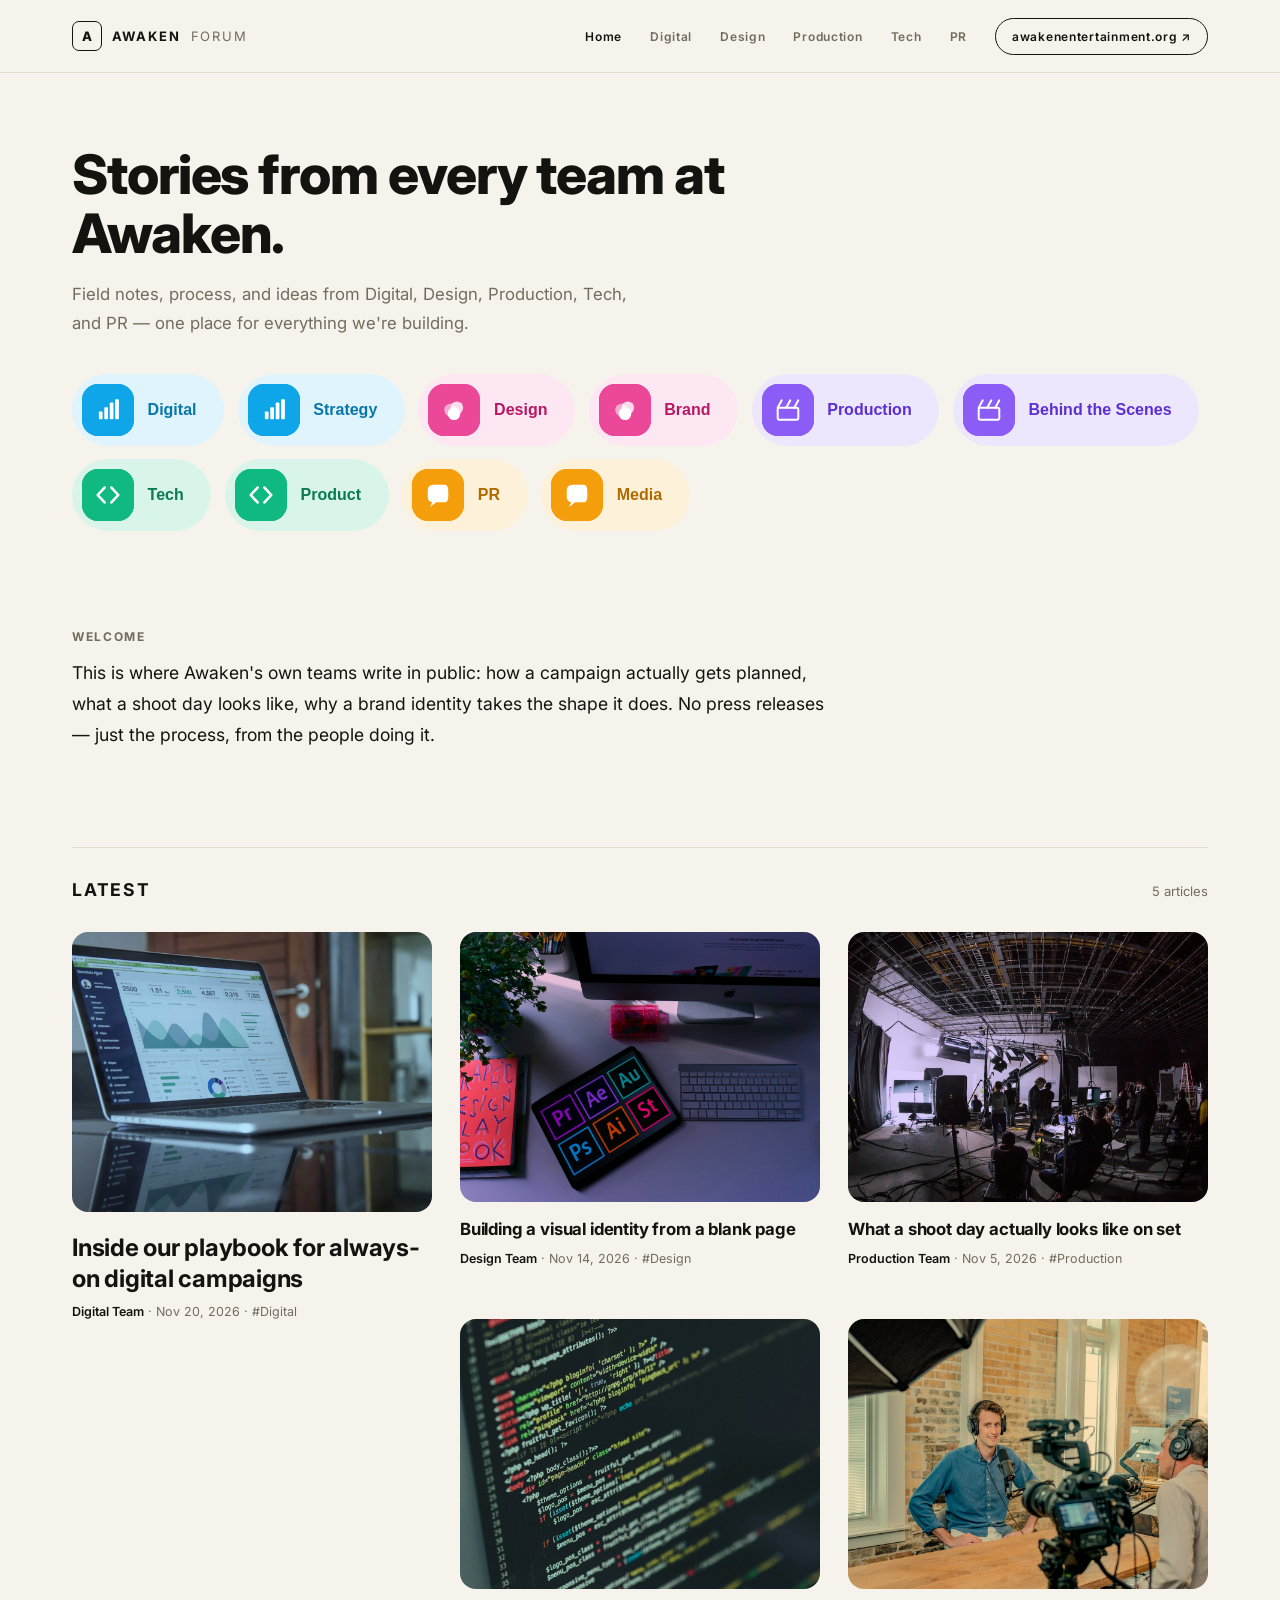
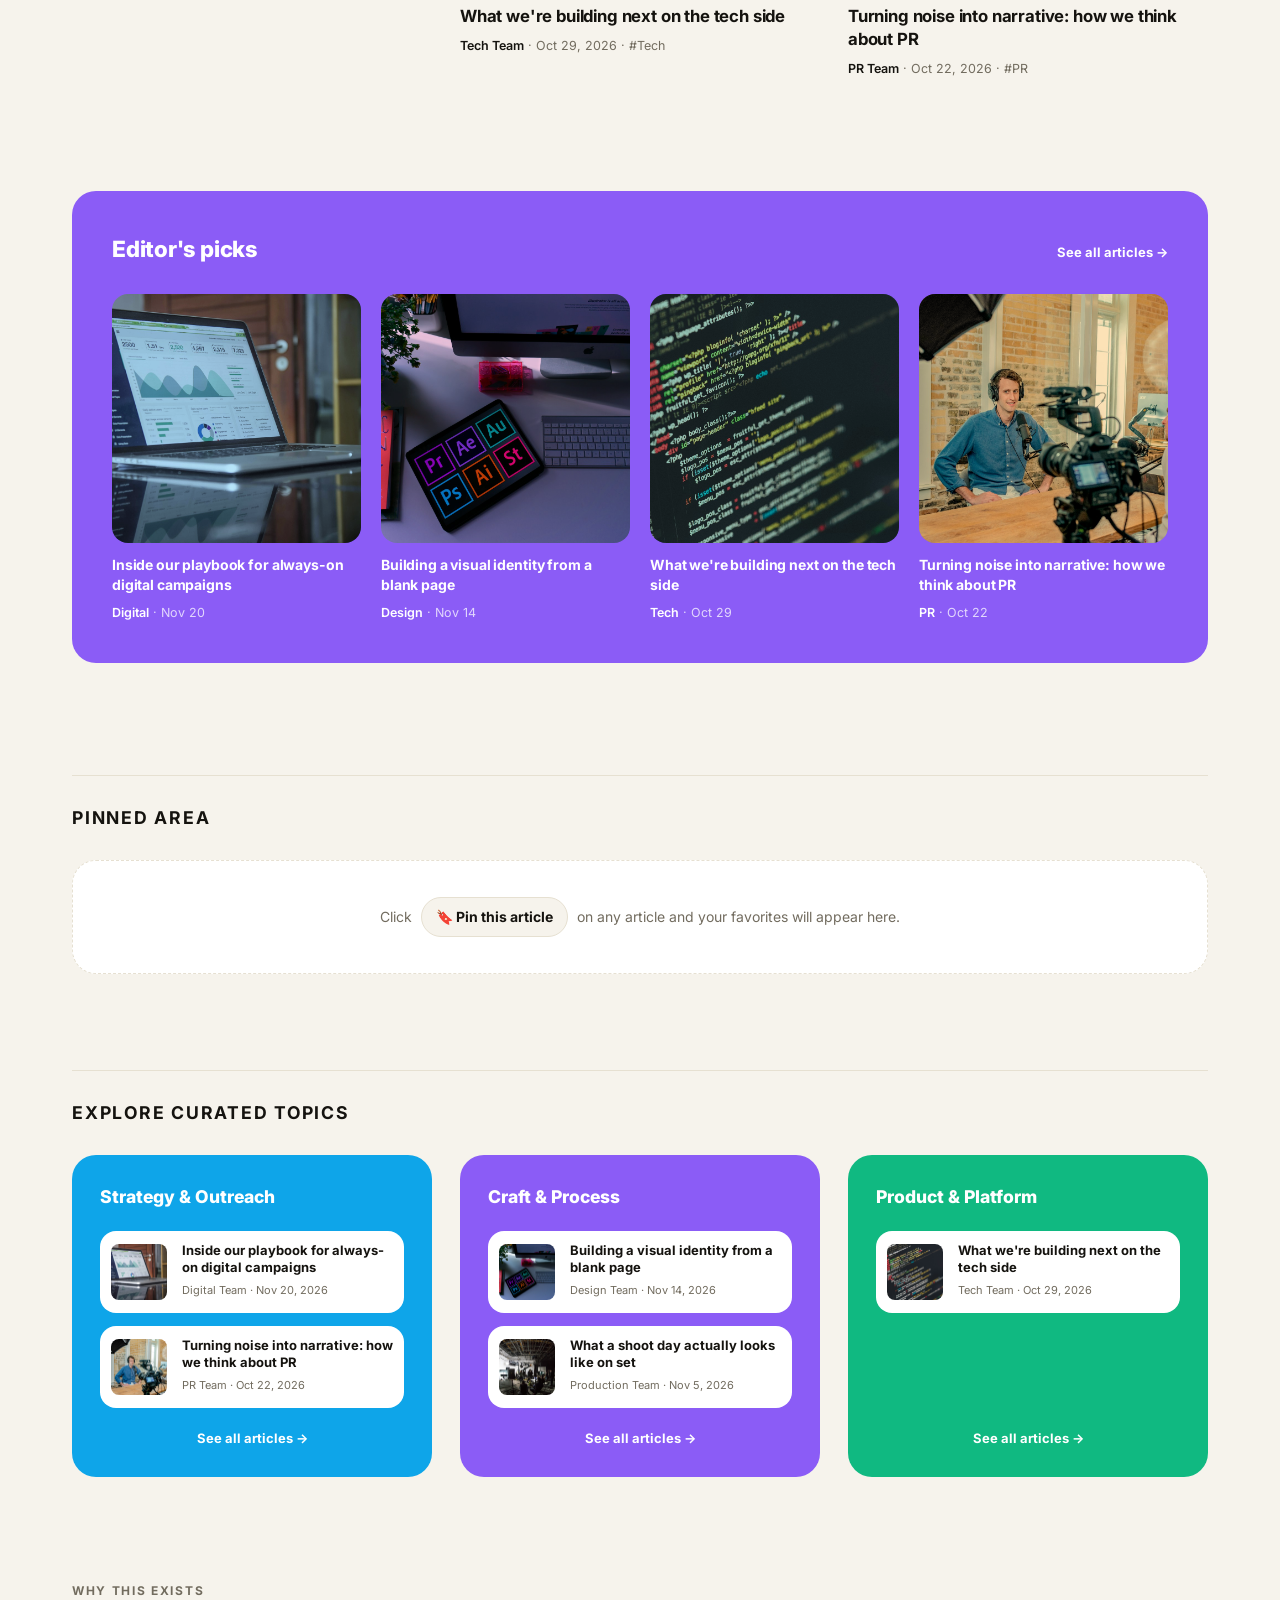
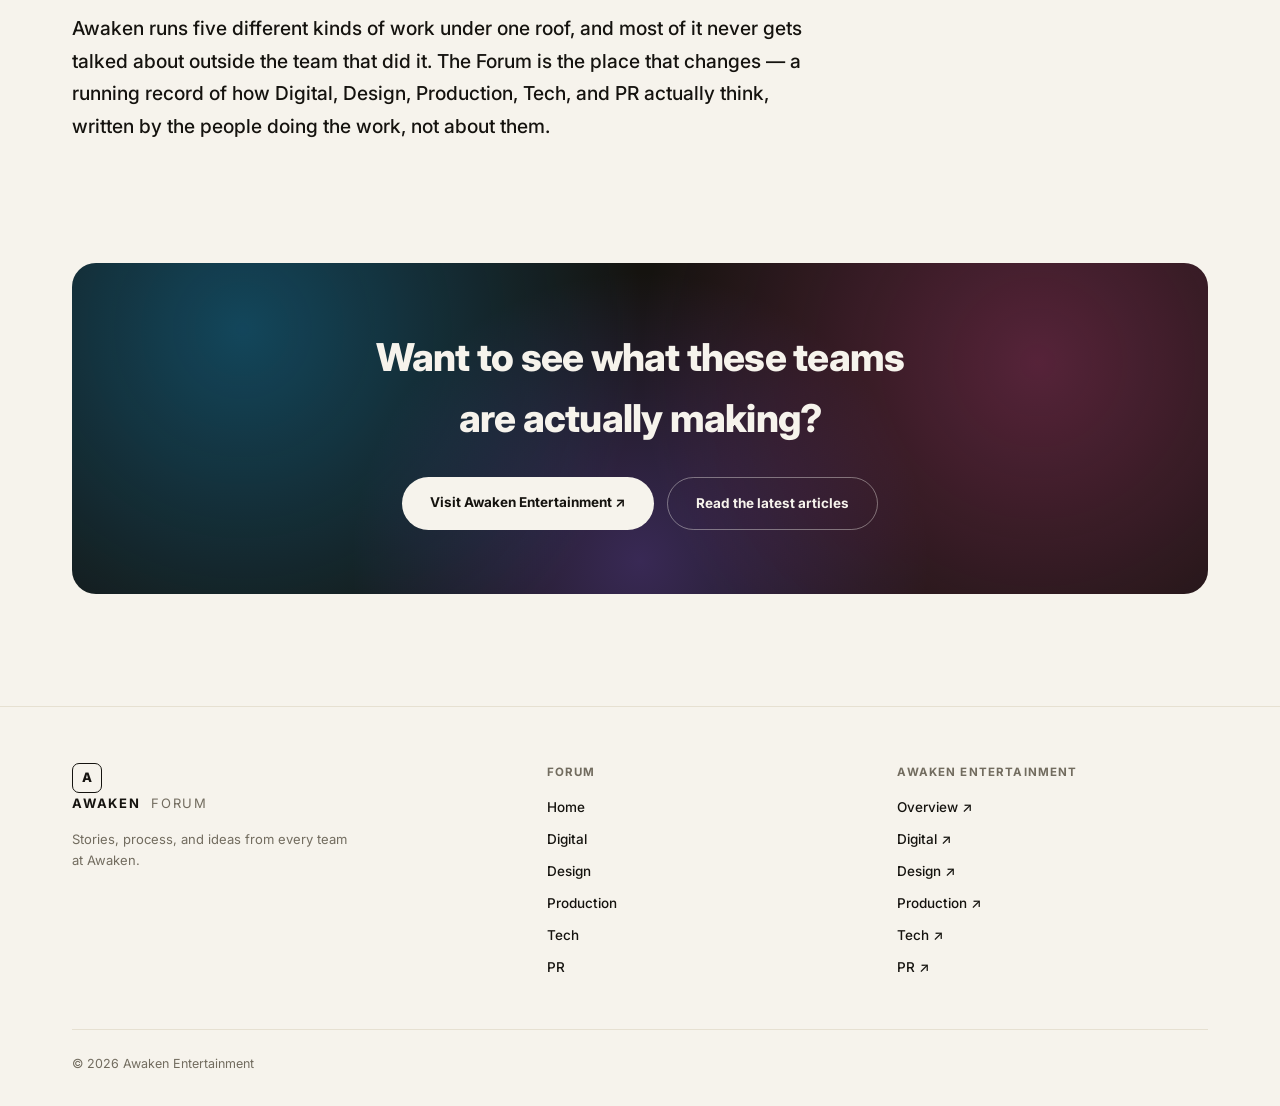
==== commit 0a0a2b57: "Shrink pill icon glyphs within the same-size badge block Co-Authored-By: Claude Sonnet 5 <noreply@an" ====
--- a/index.html
+++ b/index.html
@@ -42,16 +42,16 @@
     <p>Field notes, process, and ideas from Digital, Design, Production, Tech, and PR — one place for everything we're building.</p>
 
     <div class="pills">
-      <button class="pill pill-digital" data-tag="digital"><span class="pill-dot"><svg viewBox="0 0 100 100"><rect width="100" height="100" fill="var(--digital)"/><g fill="#fff"><rect x="18" y="55" width="13" height="27" rx="3"/><rect x="37" y="40" width="13" height="42" rx="3"/><rect x="56" y="24" width="13" height="58" rx="3"/><rect x="75" y="12" width="13" height="70" rx="3"/></g></svg></span>Digital</button>
-      <button class="pill pill-digital" data-tag="strategy"><span class="pill-dot"><svg viewBox="0 0 100 100"><rect width="100" height="100" fill="var(--digital)"/><g fill="#fff"><rect x="18" y="55" width="13" height="27" rx="3"/><rect x="37" y="40" width="13" height="42" rx="3"/><rect x="56" y="24" width="13" height="58" rx="3"/><rect x="75" y="12" width="13" height="70" rx="3"/></g></svg></span>Strategy</button>
-      <button class="pill pill-design" data-tag="design"><span class="pill-dot"><svg viewBox="0 0 100 100"><rect width="100" height="100" fill="var(--design)"/><g fill="#fff"><circle cx="38" cy="50" r="22" opacity="0.55"/><circle cx="60" cy="42" r="22" opacity="0.8"/><circle cx="50" cy="63" r="22"/></g></svg></span>Design</button>
-      <button class="pill pill-design" data-tag="brand"><span class="pill-dot"><svg viewBox="0 0 100 100"><rect width="100" height="100" fill="var(--design)"/><g fill="#fff"><circle cx="38" cy="50" r="22" opacity="0.55"/><circle cx="60" cy="42" r="22" opacity="0.8"/><circle cx="50" cy="63" r="22"/></g></svg></span>Brand</button>
-      <button class="pill pill-production" data-tag="production"><span class="pill-dot"><svg viewBox="0 0 100 100"><rect width="100" height="100" fill="var(--production)"/><g fill="none" stroke="#fff" stroke-width="7" stroke-linecap="round" stroke-linejoin="round"><rect x="14" y="42" width="72" height="42" rx="6"/><path d="M14 42 L28 16 M44 42 L58 16 M72 42 L86 16"/></g></svg></span>Production</button>
-      <button class="pill pill-production" data-tag="behindthescenes"><span class="pill-dot"><svg viewBox="0 0 100 100"><rect width="100" height="100" fill="var(--production)"/><g fill="none" stroke="#fff" stroke-width="7" stroke-linecap="round" stroke-linejoin="round"><rect x="14" y="42" width="72" height="42" rx="6"/><path d="M14 42 L28 16 M44 42 L58 16 M72 42 L86 16"/></g></svg></span>Behind the Scenes</button>
-      <button class="pill pill-tech" data-tag="tech"><span class="pill-dot"><svg viewBox="0 0 100 100"><rect width="100" height="100" fill="var(--tech)"/><g fill="none" stroke="#fff" stroke-width="9" stroke-linecap="round" stroke-linejoin="round"><path d="M38 24 L14 50 L38 76"/><path d="M62 24 L86 50 L62 76"/></g></svg></span>Tech</button>
-      <button class="pill pill-tech" data-tag="product"><span class="pill-dot"><svg viewBox="0 0 100 100"><rect width="100" height="100" fill="var(--tech)"/><g fill="none" stroke="#fff" stroke-width="9" stroke-linecap="round" stroke-linejoin="round"><path d="M38 24 L14 50 L38 76"/><path d="M62 24 L86 50 L62 76"/></g></svg></span>Product</button>
-      <button class="pill pill-pr" data-tag="pr"><span class="pill-dot"><svg viewBox="0 0 100 100"><rect width="100" height="100" fill="var(--pr)"/><path fill="#fff" d="M14 35 Q14 14 34 14 H74 Q86 14 86 35 V54 Q86 75 74 75 H44 L22 92 L30 75 H34 Q14 75 14 54 Z"/></svg></span>PR</button>
-      <button class="pill pill-pr" data-tag="media"><span class="pill-dot"><svg viewBox="0 0 100 100"><rect width="100" height="100" fill="var(--pr)"/><path fill="#fff" d="M14 35 Q14 14 34 14 H74 Q86 14 86 35 V54 Q86 75 74 75 H44 L22 92 L30 75 H34 Q14 75 14 54 Z"/></svg></span>Media</button>
+      <button class="pill pill-digital" data-tag="digital"><span class="pill-dot"><svg viewBox="0 0 100 100"><rect width="100" height="100" fill="var(--digital)"/><g transform="translate(50 50) scale(0.55) translate(-50 -50)" fill="#fff"><rect x="18" y="55" width="13" height="27" rx="3"/><rect x="37" y="40" width="13" height="42" rx="3"/><rect x="56" y="24" width="13" height="58" rx="3"/><rect x="75" y="12" width="13" height="70" rx="3"/></g></svg></span>Digital</button>
+      <button class="pill pill-digital" data-tag="strategy"><span class="pill-dot"><svg viewBox="0 0 100 100"><rect width="100" height="100" fill="var(--digital)"/><g transform="translate(50 50) scale(0.55) translate(-50 -50)" fill="#fff"><rect x="18" y="55" width="13" height="27" rx="3"/><rect x="37" y="40" width="13" height="42" rx="3"/><rect x="56" y="24" width="13" height="58" rx="3"/><rect x="75" y="12" width="13" height="70" rx="3"/></g></svg></span>Strategy</button>
+      <button class="pill pill-design" data-tag="design"><span class="pill-dot"><svg viewBox="0 0 100 100"><rect width="100" height="100" fill="var(--design)"/><g transform="translate(50 50) scale(0.55) translate(-50 -50)" fill="#fff"><circle cx="38" cy="50" r="22" opacity="0.55"/><circle cx="60" cy="42" r="22" opacity="0.8"/><circle cx="50" cy="63" r="22"/></g></svg></span>Design</button>
+      <button class="pill pill-design" data-tag="brand"><span class="pill-dot"><svg viewBox="0 0 100 100"><rect width="100" height="100" fill="var(--design)"/><g transform="translate(50 50) scale(0.55) translate(-50 -50)" fill="#fff"><circle cx="38" cy="50" r="22" opacity="0.55"/><circle cx="60" cy="42" r="22" opacity="0.8"/><circle cx="50" cy="63" r="22"/></g></svg></span>Brand</button>
+      <button class="pill pill-production" data-tag="production"><span class="pill-dot"><svg viewBox="0 0 100 100"><rect width="100" height="100" fill="var(--production)"/><g transform="translate(50 50) scale(0.55) translate(-50 -50)" fill="none" stroke="#fff" stroke-width="7" stroke-linecap="round" stroke-linejoin="round"><rect x="14" y="42" width="72" height="42" rx="6"/><path d="M14 42 L28 16 M44 42 L58 16 M72 42 L86 16"/></g></svg></span>Production</button>
+      <button class="pill pill-production" data-tag="behindthescenes"><span class="pill-dot"><svg viewBox="0 0 100 100"><rect width="100" height="100" fill="var(--production)"/><g transform="translate(50 50) scale(0.55) translate(-50 -50)" fill="none" stroke="#fff" stroke-width="7" stroke-linecap="round" stroke-linejoin="round"><rect x="14" y="42" width="72" height="42" rx="6"/><path d="M14 42 L28 16 M44 42 L58 16 M72 42 L86 16"/></g></svg></span>Behind the Scenes</button>
+      <button class="pill pill-tech" data-tag="tech"><span class="pill-dot"><svg viewBox="0 0 100 100"><rect width="100" height="100" fill="var(--tech)"/><g transform="translate(50 50) scale(0.55) translate(-50 -50)" fill="none" stroke="#fff" stroke-width="9" stroke-linecap="round" stroke-linejoin="round"><path d="M38 24 L14 50 L38 76"/><path d="M62 24 L86 50 L62 76"/></g></svg></span>Tech</button>
+      <button class="pill pill-tech" data-tag="product"><span class="pill-dot"><svg viewBox="0 0 100 100"><rect width="100" height="100" fill="var(--tech)"/><g transform="translate(50 50) scale(0.55) translate(-50 -50)" fill="none" stroke="#fff" stroke-width="9" stroke-linecap="round" stroke-linejoin="round"><path d="M38 24 L14 50 L38 76"/><path d="M62 24 L86 50 L62 76"/></g></svg></span>Product</button>
+      <button class="pill pill-pr" data-tag="pr"><span class="pill-dot"><svg viewBox="0 0 100 100"><rect width="100" height="100" fill="var(--pr)"/><path transform="translate(50 50) scale(0.55) translate(-50 -50)" fill="#fff" d="M14 35 Q14 14 34 14 H74 Q86 14 86 35 V54 Q86 75 74 75 H44 L22 92 L30 75 H34 Q14 75 14 54 Z"/></svg></span>PR</button>
+      <button class="pill pill-pr" data-tag="media"><span class="pill-dot"><svg viewBox="0 0 100 100"><rect width="100" height="100" fill="var(--pr)"/><path transform="translate(50 50) scale(0.55) translate(-50 -50)" fill="#fff" d="M14 35 Q14 14 34 14 H74 Q86 14 86 35 V54 Q86 75 74 75 H44 L22 92 L30 75 H34 Q14 75 14 54 Z"/></svg></span>Media</button>
     </div>
   </section>
 
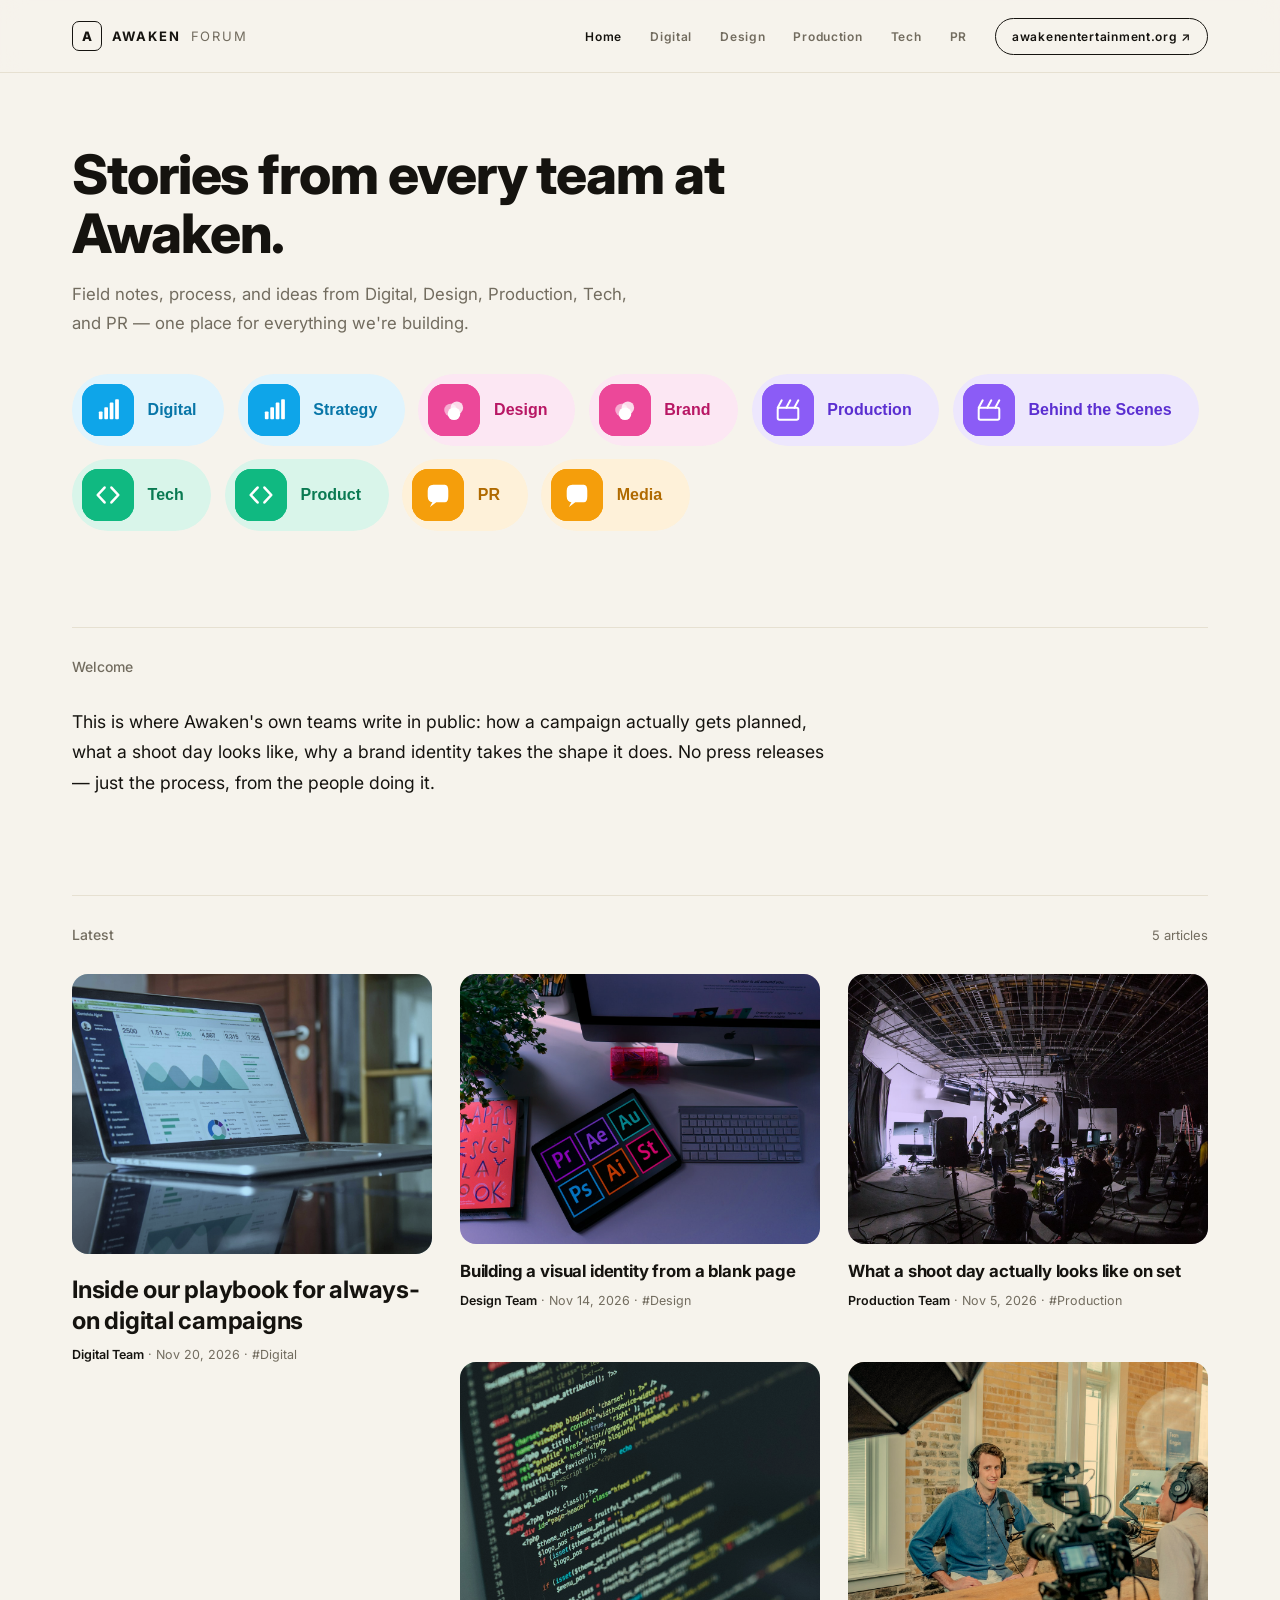
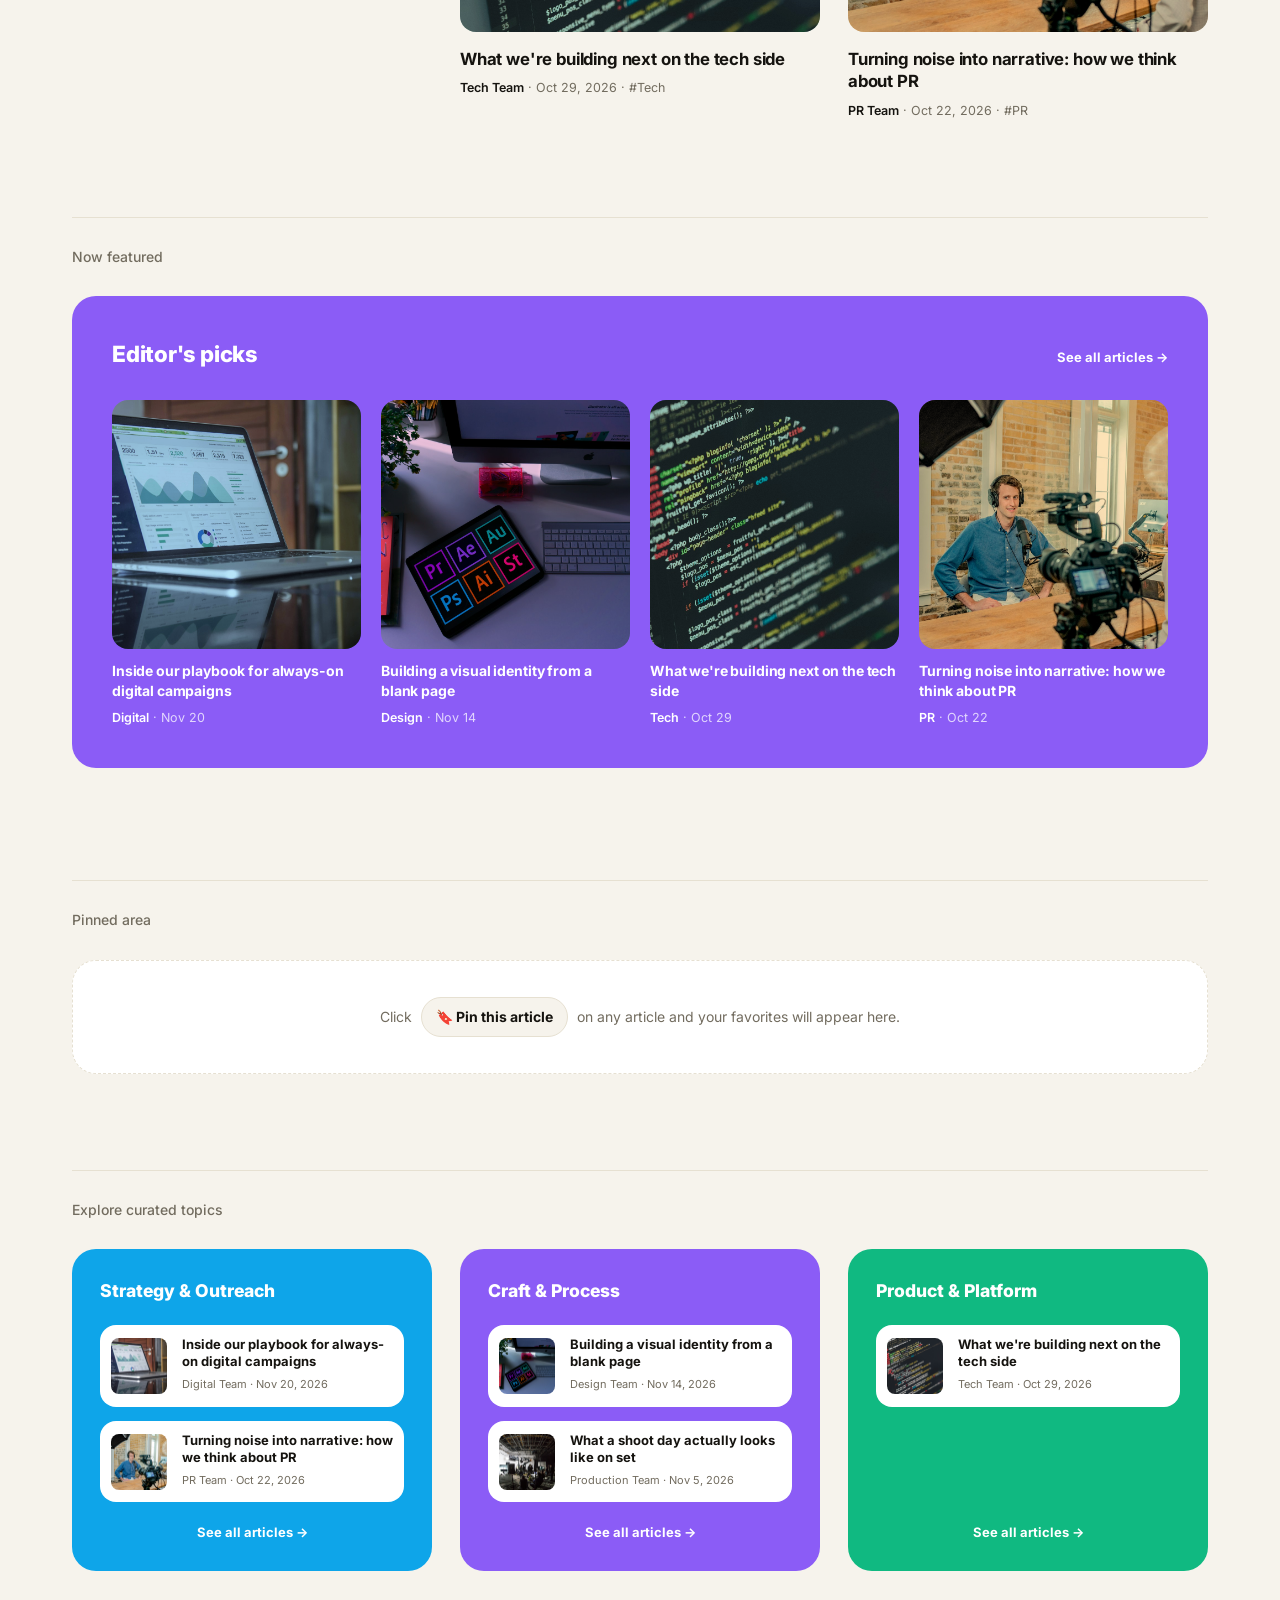
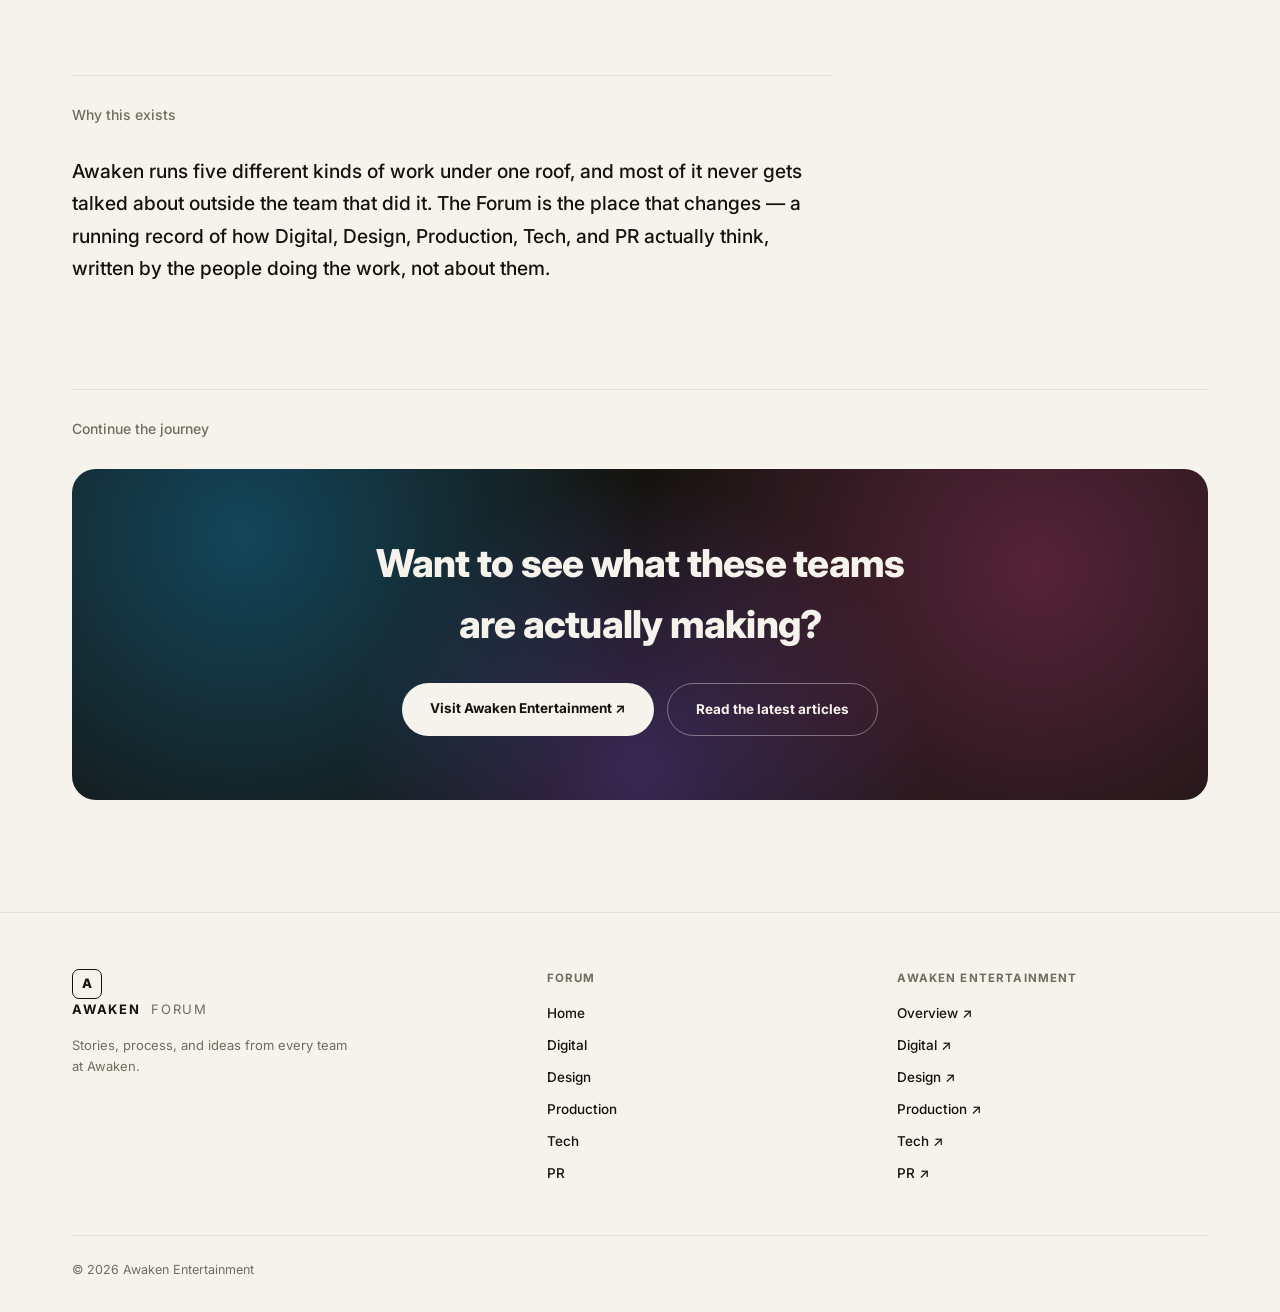
==== commit 8343f516: "Unify section label rhythm to match reference Every section now gets the same quiet, muted label wit" ====
--- a/index.html
+++ b/index.html
@@ -56,7 +56,7 @@
   </section>
 
   <section class="section intro">
-    <div class="eyebrow">Welcome</div>
+    <div class="section-head"><h2>Welcome</h2></div>
     <p>This is where Awaken's own teams write in public: how a campaign actually gets planned, what a shoot day looks like, why a brand identity takes the shape it does. No press releases — just the process, from the people doing it.</p>
   </section>
 
@@ -118,6 +118,7 @@
   </section>
 
   <section class="section">
+    <div class="section-head"><h2>Now featured</h2></div>
     <div class="spotlight">
       <div class="spotlight-head">
         <h2>Editor's picks</h2>
@@ -212,11 +213,12 @@
   </section>
 
   <section class="manifesto">
-    <div class="eyebrow">Why this exists</div>
+    <div class="section-head"><h2>Why this exists</h2></div>
     <p>Awaken runs five different kinds of work under one roof, and most of it never gets talked about outside the team that did it. The Forum is the place that changes — a running record of how Digital, Design, Production, Tech, and PR actually think, written by the people doing the work, not about them.</p>
   </section>
 
   <section class="section">
+    <div class="section-head"><h2>Continue the journey</h2></div>
     <div class="cta">
       <div class="cta-inner">
         <h2>Want to see what these teams are actually making?</h2>
--- a/assets/css/style.css
+++ b/assets/css/style.css
@@ -51,7 +51,7 @@
 /* Section */
 .section{padding:3rem 0}
 .section-head{display:flex;align-items:baseline;justify-content:space-between;margin-bottom:1.75rem;border-top:1px solid var(--border);padding-top:1.75rem}
-.section-head h2{font-size:1.1rem;font-weight:700;text-transform:uppercase;letter-spacing:.1em}
+.section-head h2{font-size:14px;font-weight:500;color:var(--text-secondary)}
 .section-head span{font-size:13px;color:var(--text-secondary)}
 
 /* Article cards */
@@ -93,9 +93,6 @@
 .prose blockquote{border-left:3px solid var(--text);padding-left:1.25rem;font-size:1.2rem;font-weight:600;line-height:1.5;margin:2rem 0;max-width:620px}
 
 .more-from{margin-top:3rem;padding-top:2rem;border-top:1px solid var(--border)}
-
-/* Welcome / intro */
-.eyebrow{font-size:12px;font-weight:700;text-transform:uppercase;letter-spacing:.14em;color:var(--text-secondary);margin-bottom:.75rem}
 .intro p{font-size:1.1rem;line-height:1.75;max-width:760px}
 
 /* Bento grid (homepage "Latest") */
